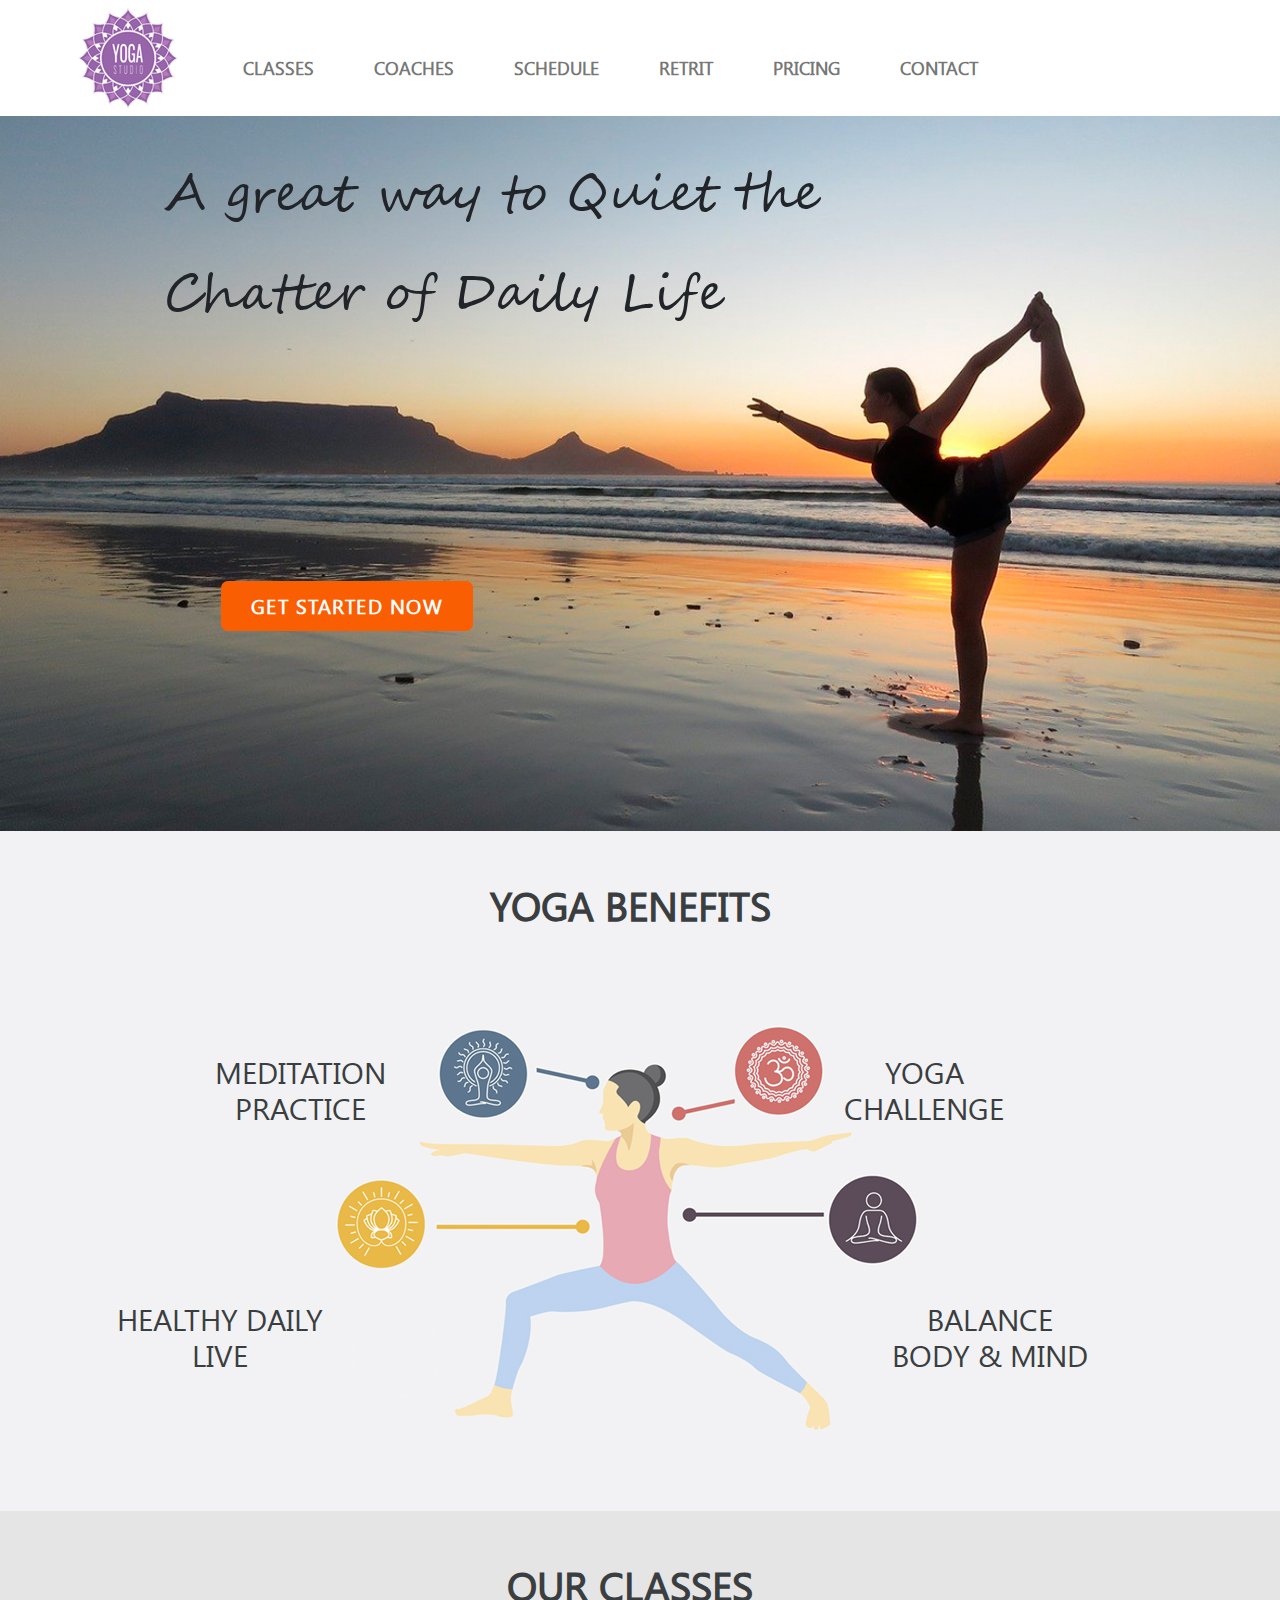
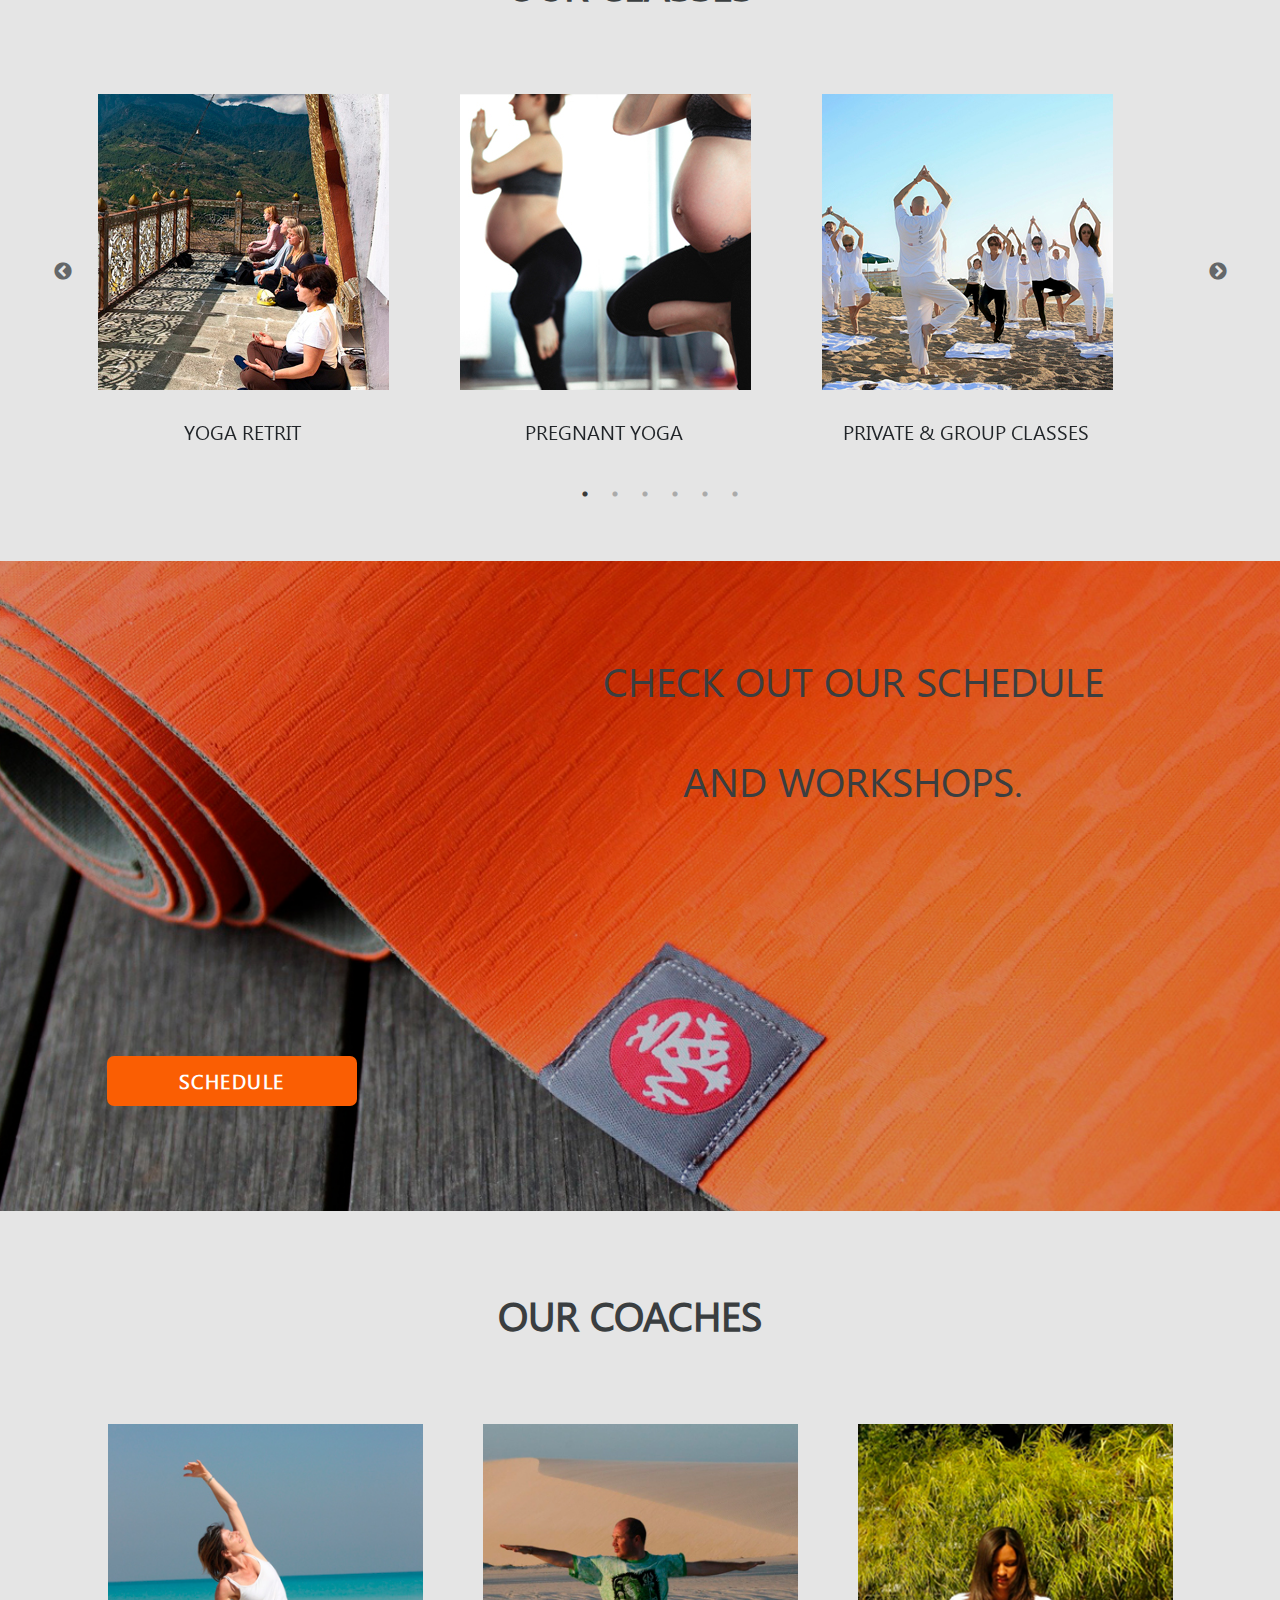
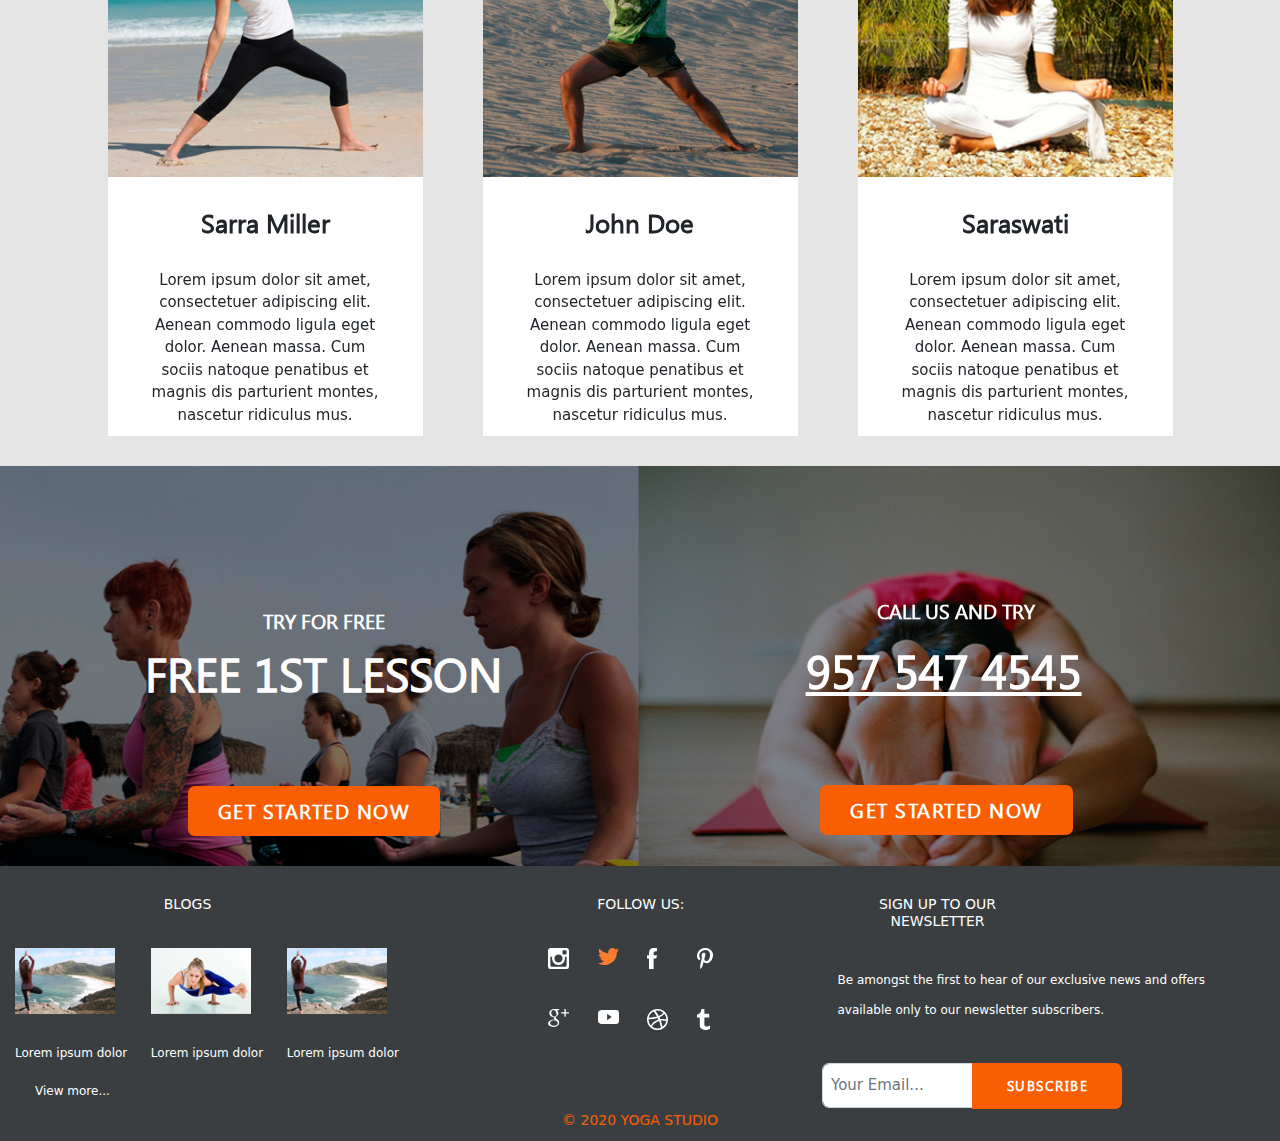
==== index.html @ 334c0f8a "init commit" ====
<!doctype html>
<html lang="en">
	<head>
		<!-- Required meta tags -->
		<meta charset="utf-8">
		<meta name="viewport" content="width=device-width, initial-scale=1">
		<!-- Bootstrap CSS -->
		<link rel="stylesheet" href="css/bootstrap.min.css">
		
		
		<!-- Costom style -->
		<link rel="stylesheet" href="css/style.css">
		<!-- Connecting jquery -->
		

		<title>Yoga Studio</title>
	</head>
	<body>
		
		<!-- Navigation -->
		<div class="container">
			<nav class="navbar navbar-expand-md navbar-light">
				<a class="navbar-brand" href="#">
					<img class="logo" src="img/Logo.png" alt="Yoga Studio">
				</a>
				<button class="navbar-toggler" type="button" data-toggle="collapse" data-target="#navbarNav" aria-controls="navbarNav" aria-expanded="false" aria-label="Toggle navigation">
				<span class="navbar-btn">
					<img class="navbar-img" src="img/menu-btn.png" alt="Menu button">
				</span>
				</button>
				<div class="collapse navbar-collapse" id="navbarNav">
					<ul class="navbar-nav nav-block">
						<li class="nav-item">
							<a class="nav-link" href="#">Classes<span class="sr-only"></span></a>
						</li>
						<li class="nav-item nav-item-coaches">
							<a class="nav-link" href="#">coaches</a>
						</li>
						<li class="nav-item nav-item-coaches">
							<a class="nav-link" href="#">schedule</a>
						</li>
						<li class="nav-item nav-item-coaches">
							<a class="nav-link" href="#">Retrit</a>
						</li>
						<li class="nav-item nav-item-coaches">
							<a class="nav-link" href="#">pricing</a>
						</li>
						<li class="nav-item nav-item-coaches">
							<a class="nav-link" href="#">Contact</a>
						</li>
					</ul>
				</div>
			</nav>
		</div>
		
		<!-- Main content -->
		<main class="main">

				<div class="main-content">
					<div class="row">
						<div class="col-md-10 offset-md-1">
							<div class="main-title">
								<h1 class="main-header">A great way to Quiet the<br>Chatter of Daily Life</h1>
							</div>
						</div>
					</div>
					<div class="row">
						<div class="col-md-5 offset-md-2">
							<div class="main-button-block">
								<button class="main-button btn btn-primary btn-lg">Get Started Now
								</button>
							</div>
							
						</div>
					</div>
				</div>
		</main>
		<!-- yoga benefits -->
		<section class="benefits">
			<div class="container">
				<div class="row">
					<div class="col-md-12">
						<h1 class="section-header benefits-header">yoga benefits</h1>
					</div>
				</div>
				<div class="benefits-block">
					<div class="row ">
						<div class="col-sm-12 col-md-4">
							<h2  class="benefits-block-1">Meditation practice</h2>
						</div>
						<div class="col-sm-12  col-xl-3 offset-xl-3 col-lg-4 offset-lg-3">
							<h2 class="benefits-block-2">yoga challenge</h2>
						</div>
					</div>
					<div class="row ">
						<div class="col-sm-12 col-md-4">
							<h2 class="benefits-block-3">Healthy Daily <br>Live</h2>
						</div>
						<div class="col-sm-12 col-md-4 offset-md-4">
							<h2 class="benefits-block-4">balance <br>body & mind</h2>
						</div>
					</div>
				</div>
			</div>
		</section>

<!-- Our classes -->
<section class="classes">
	<div class="container classes-box">
		<h2 class="section-header">Our classes</h2>
		<div class="classes-slider">
			<!-- yoga Retrit -->
					<div class="classes-block">
						<picture>
							<img class="classes-img" src="img/Classes/Yoga_retrit.jpg" alt="yoga Retrit" >
						</picture>
						<h3>yoga Retrit</h3>
					</div>
			<!-- pregnant yoga -->
					<div class="classes-block">
						<picture>
							<img class="classes-img" src="img/Classes/pregnant_yoga.jpg" alt="pregnant yoga" >
						</picture>
						<h3 class="classes-name">pregnant yoga</h3>
					</div>
			<!-- private & group classes -->
					<div class="classes-block">
						<picture>
							<img class="classes-img" src="img/Classes/Privat_Group.jpg" alt="private & group classes" >
						</picture>
						<h3 class="classes-name">private & group classes</h3>
					</div>
			<!-- kids yoga -->
					<div class="classes-block">
						<picture>
							<img class="classes-img" src="img/Classes/kids_yoga.jpg" alt="kids yoga" >
						</picture>
						<h3 class="classes-name">kids yoga</h3>
					</div>
			<!-- Beginner Yoga  -->
					<div class="classes-block">
						<picture>
							<img class="classes-img" src="img/Classes/Beginner_Yoga.jpg" alt="Beginner Yoga " >
						</picture>
						<h3 class="classes-name">Beginner Yoga </h3>
					</div>
			<!-- bikram yoga -->
					<div class="classes-block">
						<picture>
							<img class="classes-img" src="img/Classes/bikram_yoga.jpg" alt="bikram yoga" >
						</picture>
						<h3 class="classes-name">bikram yoga</h3>
					</div>
		</div>
	</div>
</section>

<!-- Schedule -->
	<section class="schedule">
			<div class="col-md-6 offset-md-5">
				<div class="main-title">
					<h2 class="section-header schedule-header">Check out our schedule<br>and workshops.</h2>
				</div>
			</div>
			<div class="col-sm-3 offset-sm-1 col-md-5 offset-md-1">
				<button class="main-button schedule-button btn btn-primary ">schedule
				</button>
			</div>
		</section>

	<!-- Our Coaches -->
	<section class="coaches">
	<div class="container">
		<h2 class="section-header">Our coaches</h2>
		<div class="coaches-slider">
			<!-- Sarra Miller -->
					<div class="coaches-block">
						<picture>
							<img class="coaches-img" src="img/Coach/coach_1.jpg" alt="Sarra Miller" >
						</picture>
						<h3 class="coaches-name">Sarra Miller</h3>
						<p>Lorem ipsum dolor sit amet, consectetuer adipiscing elit. Aenean commodo ligula eget dolor. Aenean massa. Cum sociis natoque penatibus et magnis dis parturient montes, nascetur ridiculus mus.</p>
					</div>
			<!-- John Doe -->
					<div class="coaches-block">
						<picture>
							<img class="coaches-img" src="img/Coach/coach_2.jpg" alt="John Doe" >
						</picture>
						<h3 class="coaches-name">John Doe</h3>
						<p>Lorem ipsum dolor sit amet, consectetuer adipiscing elit. Aenean commodo ligula eget dolor. Aenean massa. Cum sociis natoque penatibus et magnis dis parturient montes, nascetur ridiculus mus.</p>
					</div>
			<!-- Saraswati -->
					<div class="coaches-block">
						<picture>
							<img class="coaches-img" src="img/Coach/coach_3.jpg" alt="saraswati" >
						</picture>
						<h3 class="coaches-name">Saraswati</h3>
						<p>Lorem ipsum dolor sit amet, consectetuer adipiscing elit. Aenean commodo ligula eget dolor. Aenean massa. Cum sociis natoque penatibus et magnis dis parturient montes, nascetur ridiculus mus.</p>
					</div>		
		</div>
	</div>
</section>
<!-- Try Now -->
<section class="tryNow">
				
				<div class="row">
					<div class="tryNow-block">
						<!-- Left Block -->
						<div class="col-md-6">
							<div class="tryNow-block-1 ">
								<p class="tryNow-text tryNow-text-1">try for free</p>
								<h2 class="tryNow-title tryNow-title-1">free 1st lesson</h2>
								<div class="tryNow-button tryNow-button-1">
									<button class="main-button btn btn-primary btn-lg tryNow-btn">Get Started Now
									</button>
								</div>
							</div>
						</div>
						<!-- Right block -->
						<div class="tryNow-2">
							<div class="col-md-6 offset-md-6">
								<p class="tryNow-text tryNow-text-2">call us and try</p>
								<a class="tryNow-title tryNow-phone" href="">957 547 4545</a>
								<div class="tryNow-button tryNow-button-2">
									<button class="main-button btn btn-primary btn-lg tryNow-btn">Get Started Now
									</button>
								</div>
							</div>
						</div>
					</div>
				</div>
			</section>	
	<footer>			
			<!-- Follow Us -->
			<section class="followUs">
					<div class="row">
						<div class="col-sm-12 col-md-4 followUs-part">
							<h3 class="followUs-title followUs-title-blogs">blogs</h3>
							<!-- Blog image -->
							<div class="row">
								<div class="followUs-block">
									<img class="followUs-img" src="img/blog_1.jpg" alt="blog 1">
									<p class="followUs-text">Lorem ipsum dolor</p>
								</div>
								<div class="followUs-block">
									<img class="followUs-img" src="img/blog_2.jpg" alt="blog 2">
									<p class="followUs-text">Lorem ipsum dolor</p>
								</div>
								<div class="followUs-block">
									<img class="followUs-img" src="img/blog_1.jpg" alt="blog 1">
									<p class="followUs-text">Lorem ipsum dolor</p>
								</div>
							</div>
							<div class="row">
								<a class="followUs-link" href="">View more...</a>
							</div>
						</div>
						<!-- Network -->
						<div class="col-sm-12 col-md-2 offset-md-1 followUs-part followUs-part-2">
							<h3 class="followUs-title followUs-title-2">Follow Us:</h3>
							<div class="row followUs-network-1">
								<div class="followUs-network ">
									<img src="img/Follow_Us/instagram.svg" alt="">
								</div>
								<div class="followUs-network">
									<img src="img/Follow_Us/twitter.svg" alt="">
								</div>
								<div class="followUs-network">
									<img src="img/Follow_Us/facebook.svg" alt="">
								</div>
								<div class="followUs-network">
									<img src="img/Follow_Us/pinterest.svg" alt="">
								</div>
							</div>
							<div class="row followUs-network-2">
								<div class="followUs-network">
									<img src="img/Follow_Us/google_plus.svg" alt="">
								</div>
								<div class="followUs-network">
									<img src="img/Follow_Us/youtube.svg" alt="">
								</div>
								<div class="followUs-network">
									<img src="img/Follow_Us/dribbble.svg" alt="">
								</div>
								<div class="followUs-network">
									<img src="img/Follow_Us/tumblr.svg" alt="">
								</div>
							</div>
						</div>
						<!-- Subscribe -->
						<div class="followUs-box">
							<div class="col-sm-12 col-lg-3 offset-lg-2 followUs-part-3">
								<h3 class="followUs-title followUs-title-3">SIGN UP TO OUR NEWSLETTER</h3>
								<p class="followUs-text followUs-text-subs">Be amongst the first to hear of our exclusive news and offers<br>available only to our newsletter subscribers.</p>
								<div class="followUs-form ">
									<div class="input-group">
										<input type="email" class="form-control" placeholder="Your Email...">
										<span class="input-group-btn">
											<button class="main-button btn main-button-subscribe btn-sm followUs-btn">Subscribe
											</button>
										</span>
									</div>
								</div>
							</div>
						</div>
						
					</div>
					<div class="row">
						<div class="col-md-12">
							<p class="rights">© 2020 YOGA STUDIO </p>
						</div>
					</div>
			</section>
		</footer>

<!-- Optional JavaScript -->
		<script type="text/javascript" src="js/jQuery v3.5.1.min.js"></script>
		<script type="text/javascript" src="js/popper.js"></script>
		<script type="text/javascript" src="js/bootstrap.min.js"></script>
		<link rel="stylesheet" type="text/css" href="slick/slick.css"/>
		<link rel="stylesheet" type="text/css" href="slick/slick-theme.css"/>
<!-- Connecting library for Slick slider -->
<script type="text/javascript" src="slick/slick.min.js"></script>
<!-- Initialize Slick slider "Classes" -->
<script>
	$(document).ready(function(){
$('.classes-slider').slick({
	dots: true,
  slidesToShow: 3,
  slidesToScroll: 1,
  autoplay: true,
  autoplaySpeed: 1400,
    responsive: [
    {
      breakpoint: 991,
      settings: {
        slidesToShow: 2,
        slidesToScroll: 1
      }
    },
    {
      breakpoint: 575,
      settings: {

        slidesToShow: 1,
        slidesToScroll: 1,
        
      }
    },
     {
      breakpoint: 375,
      settings: {

        slidesToShow: 1,
        slidesToScroll: 1,
        
      }
    }
  
  ]
});
});
</script>
<!-- Initialize Slick slider "Coaches" -->
<script>
	$(document).ready(function(){
$('.coaches-slider').slick({
	
  slidesToShow: 3,
  slidesToScroll: 1,
  
    responsive: [
    {
      breakpoint: 991,
      settings: {
        slidesToShow: 2,
        slidesToScroll: 1
      }
    },
    {
      breakpoint: 575,
      settings: {

        slidesToShow: 1,
        slidesToScroll: 1,
        
      }
    },
     {
      breakpoint: 375,
      settings: {

        slidesToShow: 1,
        slidesToScroll: 1,
        
      }
    }
  
  ]
});
});
</script>
	</body>
</html>
---- css/style.css ----
/* Fonts family */
@font-face {
  font-family: 'Segoe Script';
  src: url('../fonts/SegoeScript.woff2') format('woff2'), url('../fonts/SegoeScript.woff') format('woff');
  font-weight: normal;
  font-style: normal;
}
@font-face {
  font-family: 'Segoe UI';
  src: url('../fonts/SegoeUI.woff2') format('woff2'), url('../fonts/SegoeUI.woff') format('woff');
  font-weight: normal;
  font-style: normal;
}
/* Color*/
/* Basic setting */
html {
  font-size: 10px;
}
.main {
  padding: 3rem 0;
}
.row {
  margin: 0rem;
}
button:focus,
input:focus,
a:focus,
textarea:focus,
.slick-slide:focus {
  outline: none;
}
/* Typografy */
section {
  height: 100rem;
}
.container {
  width: 100%;
}
.section-header {
  font-family: 'Segoe UI', sans-serif;
  font-weight: 800;
  margin-right: 2rem;
  padding: 5rem;
  text-align: center;
  font-size: 4rem;
  text-transform: uppercase;
  color: #3a3e40;
}
/* Navigation */
.logo {
  margin: 0rem 10rem;
  -webkit-transform: translateX(-10rem);
          transform: translateX(-10rem);
}
.nav-block {
  font-family: 'Segoe UI', sans-serif;
  font-weight: 800;
  font-size: 1.8rem;
  color: #3a3e40;
  padding-top: 2rem;
  padding-right: 5rem;
  text-transform: uppercase;
}
.nav-item {
  padding-left: 5rem;
  text-align: center;
}
.nav-link:hover {
  color: #fa5e03 !important;
}
.nav-link:active {
  color: #fa5e03 !important;
}
.navbar {
  width: 100%;
}
.navbar-brand {
  width: 10rem;
}
.navbar-block {
  width: 1.5rem;
}
.navbar-toggler:active {
  border: none;
}
.navbar-collapse {
  width: 100%;
  position: static;
  z-index: 90;
}
.navbar-img {
  width: 7rem;
  margin-right: 5rem;
}
/* Main */
.main {
  padding: 0rem;
  width: 100%;
  height: 100%;
  background: url(../img/main-bg.jpg) center center no-repeat;
  background-size: cover;
}
.main-header {
  font-family: 'Segoe Script', sans-serif;
  font-size: 5rem;
  line-height: 10rem;
  padding: 3rem 5rem;
}
.main-button {
  font-family: 'Segoe UI', sans-serif;
  font-weight: 800;
  font-size: 2rem;
  letter-spacing: 0.15rem;
  text-transform: uppercase;
  padding: 1rem 3rem;
  border-radius: 7px;
  background-color: #fa5e03;
  border: none;
  -webkit-transition: all 0.2s;
  transition: all 0.2s;
}
.main-button:hover {
  background-color: #464b4d;
}
.main-button-block {
  padding: 20rem 0rem;
}
.main-button-classes {
  margin-bottom: 7rem;
}
.main-button-schedule {
  -webkit-transform: translateY(15rem);
          transform: translateY(15rem);
}
.main-button-subscribe {
  display: inline;
  font-size: 1.3rem;
  color: #ffffff;
  width: 15.5rem;
  height: 4.5rem;
  border-radius: 0px 7px 7px 0px;
}
/*Yoga benefits*/
.benefits {
  height: 68rem;
  background: url(../img/benefit_img.jpg) center center no-repeat;
  background-size: cover;
}
.benefits h2 {
  font-size: 3rem;
}
.benefits-block {
  font-family: 'Segoe UI', sans-serif;
  font-weight: 800;
  font-size: 4.5rem;
  text-transform: uppercase;
  color: #3a3e40;
}
.benefits-block-1 {
  text-align: center;
  padding-top: 7rem;
  padding-left: 7rem;
}
.benefits-block-2 {
  text-align: center;
  padding-top: 7rem;
  padding-left: 10rem;
}
.benefits-block-3 {
  text-align: center;
  padding-top: 17rem;
  padding-right: 9rem;
}
.benefits-block-4 {
  text-align: center;
  padding-top: 17rem;
  padding-right: 5rem;
}
/* Our Classes */
.classes {
  height: 65rem;
  background-color: #e5e5e5;
}
.classes-slider {
  padding: 0 2rem;
}
.classes-block {
  text-align: center;
  margin: 3rem 0rem;
}
.classes-block h3 {
  font-family: 'Segoe UI', sans-serif;
  font-weight: 400;
  font-size: 2rem;
  text-align: center;
  text-transform: uppercase;
  padding-top: 3rem;
  -webkit-transform: translateX(-10%);
          transform: translateX(-10%);
}
.classes-block-img {
  display: block;
  margin: 0 auto;
}
.classes-button {
  padding-top: 2rem;
  -webkit-transform: translateX(60%);
          transform: translateX(60%);
  margin-bottom: 5rem;
}
.slick-prev:before,
.slick-next:before {
  color: #3a3e40 !important;
}
/* Schedule */
.schedule {
  background: url(../img/Check_out_bg.jpg) center center no-repeat;
  background-size: cover;
  height: 65rem;
  padding-top: 0rem;
  margin-right: 0rem;
}
.schedule-header {
  font-family: 'Segoe UI', sans-serif;
  font-weight: 400;
  line-height: 10rem;
  padding: 7rem 0rem;
  margin-right: 0rem;
}
.schedule-button {
  width: 25rem;
  -webkit-transform: translateY(15rem);
          transform: translateY(15rem);
}
/* Coaches */
.coaches {
  height: 100%;
  padding-top: 3rem;
  background-color: #e5e5e5;
}
.coaches-block {
  text-align: center;
  background-color: #ffffff;
  margin: 3rem ;
}
.coaches-block p {
  font-size: 1.5rem;
  padding: 0 3.5rem;
}
.coaches-img {
  width: 100%;
}
.coaches-img img {
  display: block;
  margin: 0 auto;
}
.coaches-name {
  font-family: 'Segoe UI', sans-serif;
  font-weight: 800;
  font-size: 2.6rem;
  text-align: center;
  margin: 3rem 0;
}
/* Try Now */
.tryNow {
  padding: 0rem;
  height: 40rem;
}
.tryNow-2 {
  padding: 0rem;
  -webkit-transform: translateY(-38rem);
          transform: translateY(-38rem);
}
.tryNow-text {
  font-family: 'Segoe UI', sans-serif;
  font-weight: 800;
  color: #ffffff;
  font-size: 2rem;
  text-align: center;
  text-transform: uppercase;
  padding-top: 14rem;
}
.tryNow-title {
  font-family: 'Segoe UI', sans-serif;
  font-weight: 800;
  color: #ffffff;
  font-size: 4.6rem;
  text-align: center;
  text-transform: uppercase;
  padding-bottom: 8rem;
}
.tryNow-block {
  width: 100%;
  height: 40rem;
  background: url(../img/Media.jpg) center center no-repeat;
}
.tryNow-phone {
  display: inline-block;
  -webkit-transform: translateX(60%);
          transform: translateX(60%);
}
.tryNow-phone:hover {
  color: #f29d52 !important;
  text-decoration: none;
}
.tryNow-button {
  width: 40rem;
  -webkit-transform: translateX(45%);
          transform: translateX(45%);
}
/* Follow Us */
.followUs {
  height: 100%;
  background-color: #3a3e40;
}
.followUs-title {
  width: 20rem;
  font-size: 1.4rem;
  color: #ffffff;
  text-transform: uppercase;
  text-align: center;
  padding: 3rem 0;
}
.followUs-title-blogs {
  display: inline-block;
  -webkit-transform: translateX(8rem);
          transform: translateX(8rem);
}
.followUs-text {
  font-size: 1.2rem;
  color: #ffffff;
  width: 12rem;
  padding-top: 3rem;
  margin: 0;
}
.followUs-text-subs {
  width: 40rem;
  line-height: 3rem;
  padding-top: 0rem;
}
.followUs-img {
  width: 10rem;
}
.followUs-box {
  width: 51.5rem;
  margin-left: 0rem;
  margin-right: 0rem;
}
.followUs-block {
  width: 33%;
  display: inline-block;
  margin-bottom: 1rem;
}
.followUs-link {
  font-size: 1.2rem;
  color: #ffffff;
  text-decoration: none;
  margin: 1rem 2rem;
}
.followUs-link:hover {
  color: #fa5e03 !important;
  text-decoration: none;
}
.followUs-form {
  width: 30rem;
  padding-top: 3.8rem;
  -webkit-transform: translateX(-1.5rem);
          transform: translateX(-1.5rem);
}
.followUs-btn {
  width: 15rem;
  height: 4.6rem;
  font-size: 1.4rem;
  padding: 0rem;
}
.followUs-network {
  width: 25%;
  margin-bottom: 4rem;
}
.form-control {
  height: 4.5rem;
  font-size: 1.5rem;
  border-radius: 7px 0px 0px 7px;
}
.rights {
  font-size: 1.4rem;
  text-align: center;
  text-transform: uppercase;
  color: #fa5e03;
}
/*  Большой экран, ПК*/
/* xl - ноутбук*/
@media (max-width: 1200px) {
  .main-header {
    font-size: 4rem;
    line-height: 7rem;
  }
  .benefits h2 {
    font-size: 2.5rem;
  }
  .benefits-block-1 {
    padding-left: 6rem;
  }
}
/* lg - планшет*/
@media (max-width: 991px) {
  .logo {
    margin: 1rem 0rem;
    -webkit-transform: translateX(-3rem);
            transform: translateX(-3rem);
  }
  .navbar-brand {
    width: 20rem;
  }
  .navbar-nav {
    position: absolute;
    background-color: #ffff;
    opacity: 0.8;
  }
  .nav-item {
    padding-left: 1rem;
  }
  .main {
    background-position: 75% 0%;
  }
  .benefits-header {
    padding-top: 2.5rem;
  }
  .benefits-block-1 {
    width: 20rem;
    padding-top: 0rem;
    -webkit-transform: translate(-10rem, 100%);
            transform: translate(-10rem, 100%);
  }
  .benefits-block-2 {
    width: 20rem;
    padding-top: 0rem;
    -webkit-transform: translateX(35rem);
            transform: translateX(35rem);
  }
  .benefits-block-3 {
    width: 11rem;
    padding-top: 2rem;
    -webkit-transform: translate(4rem, 150%);
            transform: translate(4rem, 150%);
  }
  .benefits-block-4 {
    width: 10rem;
    padding-top: 2rem;
    padding-right: 0rem;
    -webkit-transform: translate(14rem, 150%);
            transform: translate(14rem, 150%);
  }
  .classes {
    height: 53rem;
  }
  .classes h2 {
    font-size: 3.5rem;
    -webkit-transform: translateY(2rem);
            transform: translateY(2rem);
  }
  .classes-img {
    width: 80%;
  }
  .schedule-button {
    -webkit-transform: translateY(-20%);
            transform: translateY(-20%);
  }
  .tryNow-button {
    -webkit-transform: translateX(25%);
            transform: translateX(25%);
  }
  .tryNow-phone {
    -webkit-transform: translateX(35%);
            transform: translateX(35%);
  }
  .followUs-box {
    width: 30rem;
    margin: auto 0px;
  }
  .followUs-img {
    width: 70%;
    margin-left: 2rem;
  }
  .followUs-text {
    padding-left: 2rem;
  }
}
/* md - телефон*/
@media (max-width: 767px) {
  .logo {
    margin-right: 10rem;
    margin-left: 0rem;
  }
  .nav-block {
    margin-left: 65%;
    padding-top: 0;
    width: 15rem;
    height: 29.5rem;
  }
  .nav-item {
    border: 2px solid #fa5e03;
    width: 15rem;
    padding: 0.5rem 3rem;
  }
  .nav-item-coaches {
    border-top: none;
  }
  .navbar-nav {
    position: absolute;
    background-color: #eaeaea;
    opacity: 0.8;
    padding-right: 0rem;
  }
  .navbar .main-header {
    font-size: 3rem;
  }
  .navbar .benefits h2 {
    font-size: 2rem;
  }
  .navbar .benefits-block-1 {
    -webkit-transform: translate(-16rem, 100%);
            transform: translate(-16rem, 100%);
  }
  .navbar .benefits-block-2 {
    -webkit-transform: translate(25rem, 7%);
            transform: translate(25rem, 7%);
  }
  .navbar .benefits-block-3 {
    -webkit-transform: translate(-9rem, 160%);
            transform: translate(-9rem, 160%);
  }
  .navbar .benefits-block-4 {
    -webkit-transform: translate(43rem, 50%);
            transform: translate(43rem, 50%);
  }
  .navbar .schedule {
    height: 45rem;
  }
  .navbar .schedule-header {
    -webkit-transform: translateY(-15%);
            transform: translateY(-15%);
  }
  .navbar .schedule-button {
    -webkit-transform: translateX(-20%);
            transform: translateX(-20%);
  }
  .navbar .tryNow-text {
    width: 30rem;
  }
  .navbar .tryNow-text-1 {
    -webkit-transform: translateY(-27%);
            transform: translateY(-27%);
  }
  .navbar .tryNow-text-2 {
    -webkit-transform: translate(130%, -10%);
            transform: translate(130%, -10%);
  }
  .navbar .tryNow-title-1 {
    -webkit-transform: translate(-25%, -7%);
            transform: translate(-25%, -7%);
    font-size: 2.5rem;
  }
  .navbar .tryNow-phone {
    width: 30rem;
    -webkit-transform: translate(130%, 10%);
            transform: translate(130%, 10%);
    font-size: 3.5rem;
  }
  .navbar .tryNow-button-1 {
    -webkit-transform: translate(15%, -20%);
            transform: translate(15%, -20%);
  }
  .navbar .tryNow-button-2 {
    -webkit-transform: translateX(120%);
            transform: translateX(120%);
  }
  .navbar .tryNow-btn {
    font-size: 1.2rem;
    width: 15rem;
  }
  .navbar .followUs-part {
    width: 35rem;
  }
  .navbar .followUs-part-2 {
    -webkit-transform: translateX(30%);
            transform: translateX(30%);
  }
  .navbar .followUs-part-3 {
    -webkit-transform: translateX(50%);
            transform: translateX(50%);
  }
  .navbar .followUs-box {
    width: 100%;
  }
  .navbar .followUs-network {
    width: 5rem;
  }
  .navbar .followUs-title-3 {
    -webkit-transform: translateX(-50%);
            transform: translateX(-50%);
  }
  .navbar .followUs-text {
    -webkit-transform: translateX(-100%);
            transform: translateX(-100%);
  }
  .navbar .followUs-form {
    -webkit-transform: translate(5%, -120%);
            transform: translate(5%, -120%);
  }
  /* sm - телефон*/
}
@media (max-width: 767px) and (max-width: 575px) {
  .logo {
    margin-left: 4rem;
  }
  .nav-block {
    margin-left: 55%;
  }
  .navbar-brand {
    width: 10rem;
  }
  .navbar-img {
    width: 10rem;
  }
  .main {
    background-position: 80% 0%;
  }
  .main-header {
    font-size: 2.5rem;
    line-height: 4rem;
    text-align: left;
    width: 100%;
    padding: 3rem;
  }
  .main-button {
    font-size: 1.2rem;
    width: 15rem;
    margin-left: 2rem;
  }
  .main-button-block {
    -webkit-transform: translateY(5rem);
            transform: translateY(5rem);
  }
  .benefits {
    height: 47rem;
    background-size: 200%;
    background-position: top;
  }
  .benefits h1 {
    font-size: 3rem;
  }
  .benefits h2 {
    font-size: 1.8rem;
  }
  .benefits-block-1 {
    -webkit-transform: translate(-2rem, -30%);
            transform: translate(-2rem, -30%);
  }
  .benefits-block-2 {
    -webkit-transform: translate(22rem, -150%);
            transform: translate(22rem, -150%);
  }
  .benefits-block-3 {
    -webkit-transform: translateY(150%);
            transform: translateY(150%);
  }
  .benefits-block-4 {
    -webkit-transform: translate(36rem, 40%);
            transform: translate(36rem, 40%);
  }
  .classes {
    height: 62rem;
  }
  .classes-img {
    width: 70%;
    margin: 0rem 7rem;
  }
  .classes-box {
    width: 48rem;
  }
  .classes h3 {
    -webkit-transform: translateX(2%);
            transform: translateX(2%);
  }
  .schedule h2 {
    font-size: 3.5rem;
    line-height: 6rem;
    padding-top: 10rem;
  }
  .schedule-button {
    -webkit-transform: translate(20%, 50%);
            transform: translate(20%, 50%);
  }
  .tryNow-text-2 {
    -webkit-transform: translate(80%, -2rem);
            transform: translate(80%, -2rem);
  }
  .tryNow-phone {
    -webkit-transform: translate(80%, 1rem);
            transform: translate(80%, 1rem);
  }
  .tryNow-button-1 {
    -webkit-transform: translate(5%, -20%);
            transform: translate(5%, -20%);
  }
  .tryNow-button-2 {
    -webkit-transform: translateX(80%);
            transform: translateX(80%);
  }
  .followUs-part {
    width: 20rem;
  }
  .followUs-title-blogs {
    -webkit-transform: translateX(-25%);
            transform: translateX(-25%);
  }
  .followUs-text {
    width: 5rem;
    -webkit-transform: translateX(-5%);
            transform: translateX(-5%);
  }
  .followUs-text-subs {
    width: 20rem;
    -webkit-transform: translateX(-130%);
            transform: translateX(-130%);
  }
  .followUs-img {
    width: 90%;
  }
  .followUs-network {
    width: 3.5rem;
    -webkit-transform: translateX(200%);
            transform: translateX(200%);
  }
  .followUs-form {
    -webkit-transform: translateY(-13rem);
            transform: translateY(-13rem);
  }
  .followUs-btn {
    width: 8rem;
    margin-left: 0rem;
  }
  .input-group {
    width: 20rem;
  }
}
@media (max-width: 767px) and (max-width: 375px) {
  .logo {
    margin-left: 3rem;
    height: 8rem;
    width: 8rem;
  }
  .main-header {
    font-size: 2rem;
    padding-top: 4rem;
  }
  .benefits {
    height: 40rem;
    background: url(../img/Benefits_mobile.jpg) top no-repeat;
    background-size: 100%;
  }
  .benefits h1 {
    font-size: 2.5rem;
  }
  .benefits-header {
    padding-top: 2rem;
  }
  .benefits-block-1 {
    padding-left: 0rem;
    width: 100%;
    -webkit-transform: translateX(5rem);
            transform: translateX(5rem);
  }
  .benefits-block-2 {
    margin-left: 0rem;
    padding-left: 0rem;
    -webkit-transform: translate(2rem, 220%);
            transform: translate(2rem, 220%);
  }
  .benefits-block-3 {
    width: 100%;
    -webkit-transform: translate(8rem, 200%);
            transform: translate(8rem, 200%);
  }
  .benefits-block-3 br {
    display: none;
  }
  .benefits-block-4 {
    width: 100%;
    -webkit-transform: translate(-4rem, 300%);
            transform: translate(-4rem, 300%);
  }
  .benefits-block-4 br {
    display: none;
  }
  .classes {
    height: 50rem;
  }
  .classes h2 {
    font-size: 2.5rem;
    padding-left: 0rem;
    -webkit-transform: translateX(-5%);
            transform: translateX(-5%);
  }
  .classes h3 {
    font-size: 1.7rem;
  }
  .classes-img {
    width: 60%;
  }
  .classes-box {
    width: 37rem;
    padding: 0rem;
  }
  .slick-next,
  .slick-prev {
    display: none !important;
  }
  .coaches h2 {
    font-size: 2.5rem;
    padding: 0rem;
  }
  .tryNow-block {
    background-position: top right;
  }
  .tryNow-text-1 {
    display: none;
  }
  .tryNow-text-2 {
    -webkit-transform: translateY(33rem);
            transform: translateY(33rem);
  }
  .tryNow-title-1 {
    -webkit-transform: translateY(7rem);
            transform: translateY(7rem);
  }
  .tryNow-phone {
    padding-bottom: 0rem;
    -webkit-transform: translate(1%, 33rem);
            transform: translate(1%, 33rem);
  }
  .tryNow-button-1 {
    -webkit-transform: translate(15%, 3rem);
            transform: translate(15%, 3rem);
  }
  .tryNow-button-2 {
    display: none;
  }
  .followUs-part {
    width: 100%;
  }
  .followUs-box {
    -webkit-transform: translateY(-7rem);
            transform: translateY(-7rem);
  }
  .followUs-title {
    -webkit-transform: translateX(25%);
            transform: translateX(25%);
  }
  .followUs-title-2 {
    -webkit-transform: translateX(-25%);
            transform: translateX(-25%);
  }
  .followUs-title-3 {
    -webkit-transform: translateX(-60%);
            transform: translateX(-60%);
  }
  .followUs-img {
    margin-left: 0rem;
  }
  .followUs-text {
    width: 10rem;
    text-align: center;
    margin-left: 0rem;
  }
  .followUs-text-subs {
    width: 100%;
    padding-left: 0rem;
    -webkit-transform: translate(-55%, -40%);
            transform: translate(-55%, -40%);
  }
  .followUs-network-1 {
    -webkit-transform: translateX(-15rem);
            transform: translateX(-15rem);
  }
  .followUs-network-2 {
    -webkit-transform: translateY(-6rem);
            transform: translateY(-6rem);
  }
  .followUs-form {
    -webkit-transform: translate(-35%, -45%);
            transform: translate(-35%, -45%);
  }
  .followUs .rights {
    -webkit-transform: translateY(-2rem);
            transform: translateY(-2rem);
  }
}
@media (max-width: 767px) and (max-width: 320px) {
  .main-header {
    font-size: 1.7rem;
  }
  .benefits h1 {
    font-size: 1.7rem;
  }
  .benefits h2 {
    font-size: 1.6rem;
  }
  .benefits-header {
    padding-top: 2rem;
  }
  .benefits-block-1 {
    padding-left: 0rem;
    width: 100%;
    -webkit-transform: translate(4rem, -70%);
            transform: translate(4rem, -70%);
  }
  .benefits-block-2 {
    margin-left: 0rem;
    padding-left: 0rem;
    -webkit-transform: translate(1rem, 180%);
            transform: translate(1rem, 180%);
  }
  .benefits-block-3 {
    width: 100%;
    -webkit-transform: translate(8rem, 150%);
            transform: translate(8rem, 150%);
  }
  .benefits-block-3 br {
    display: none;
  }
  .benefits-block-4 {
    width: 100%;
    -webkit-transform: translate(-4rem, 200%);
            transform: translate(-4rem, 200%);
  }
  .benefits-block-4 br {
    display: none;
  }
}
/*# sourceMappingURL=style.css.map */
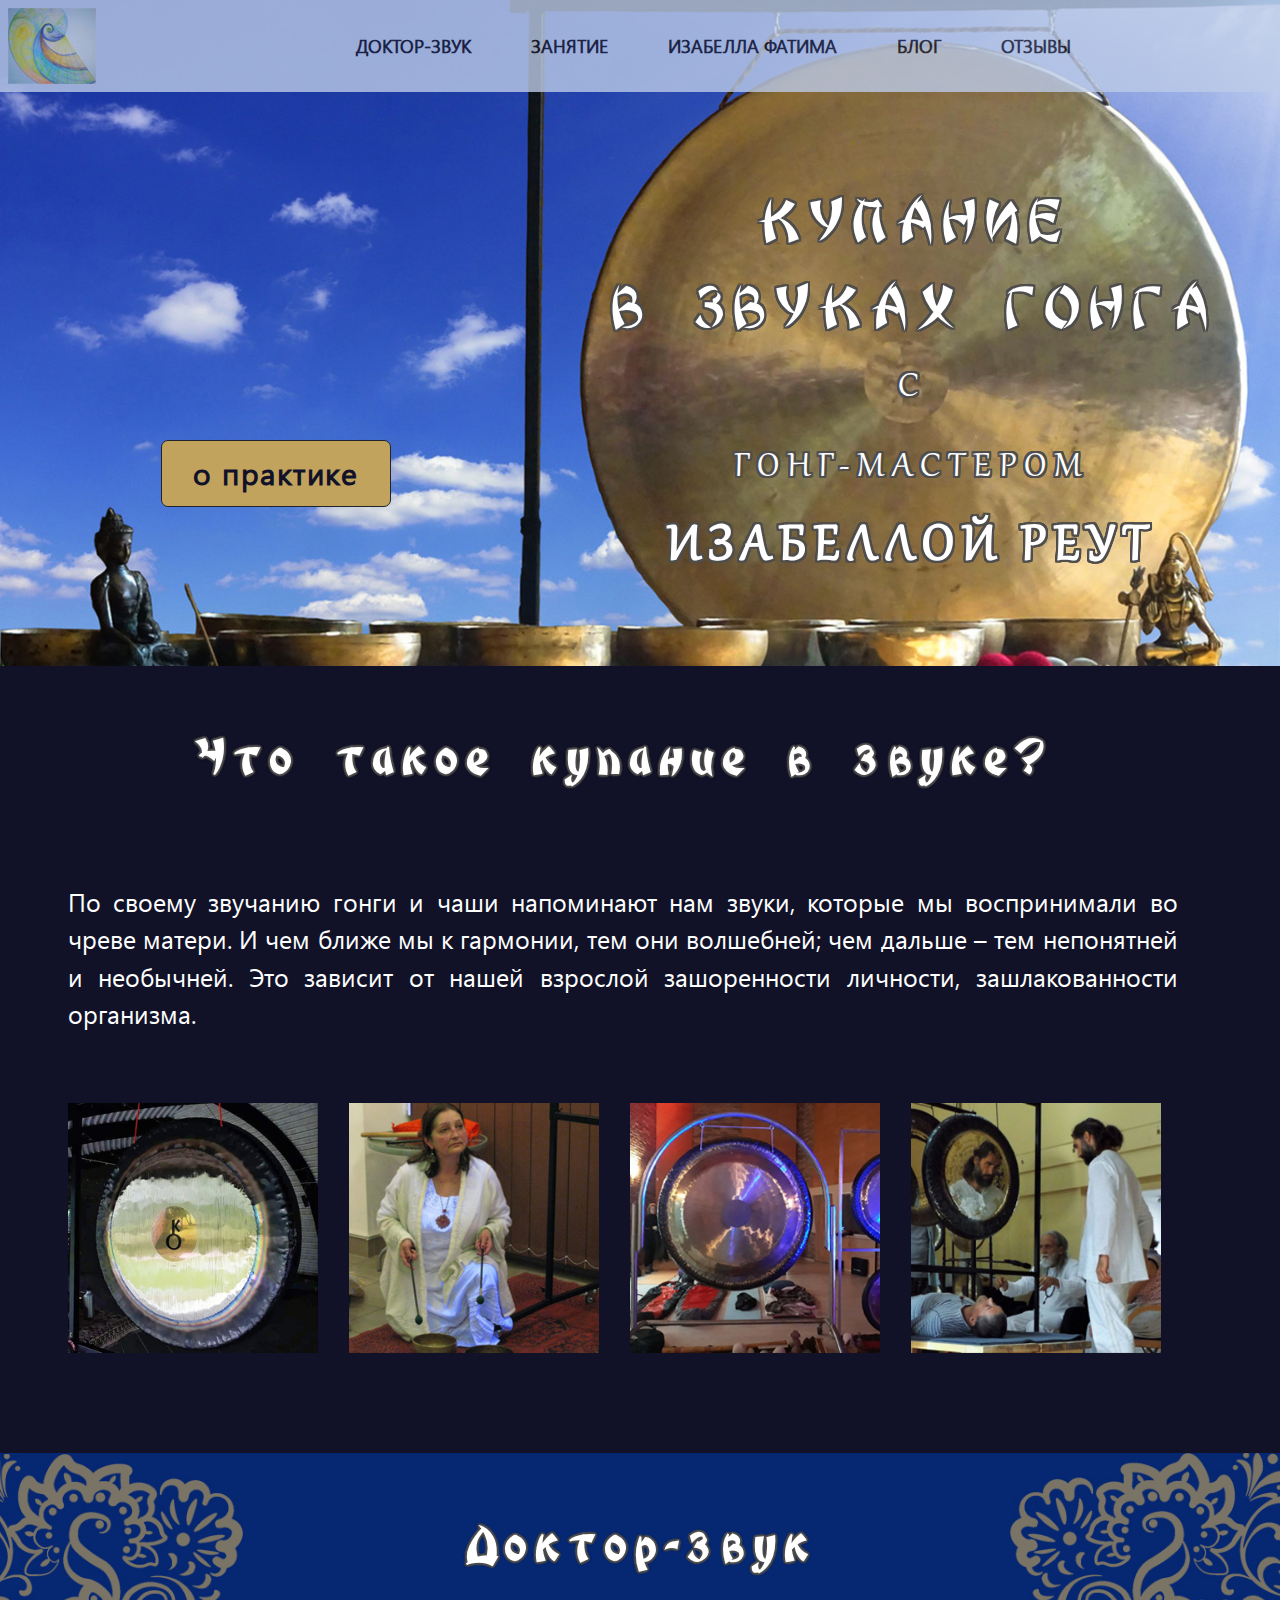
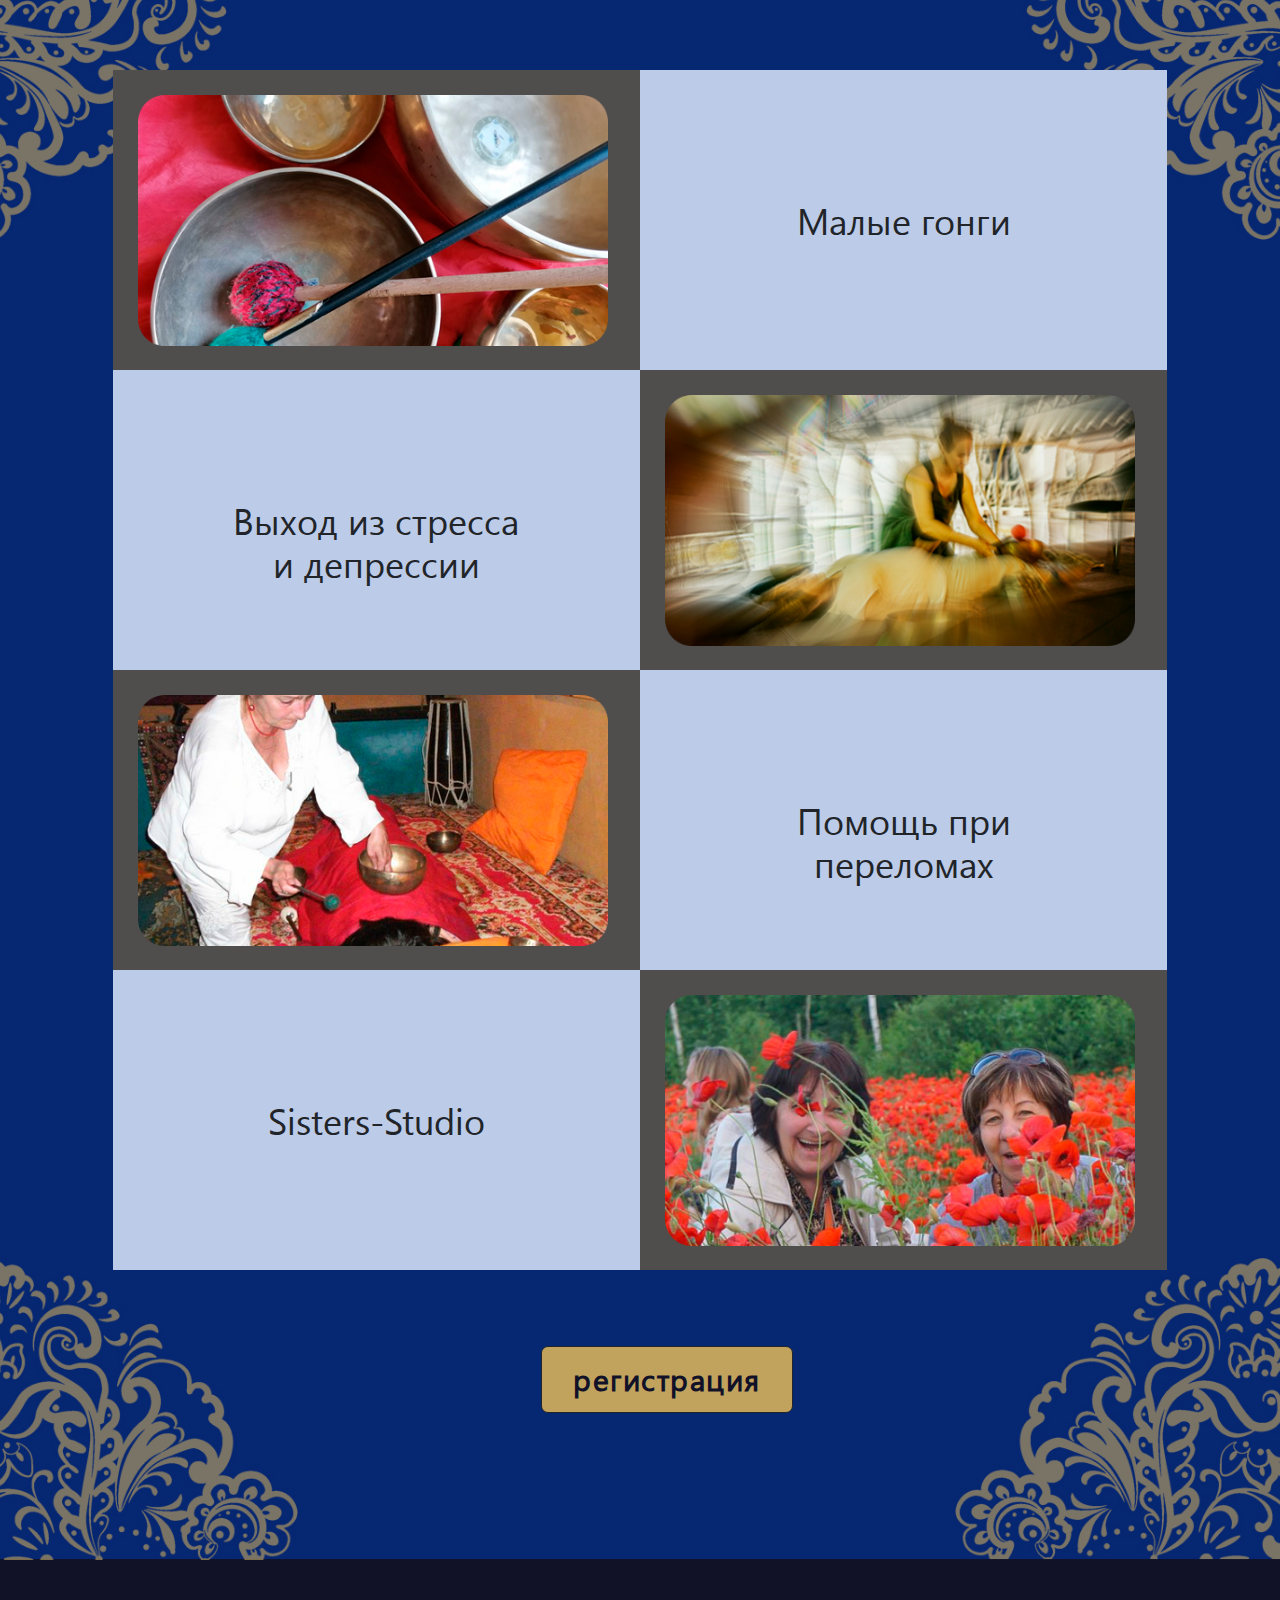
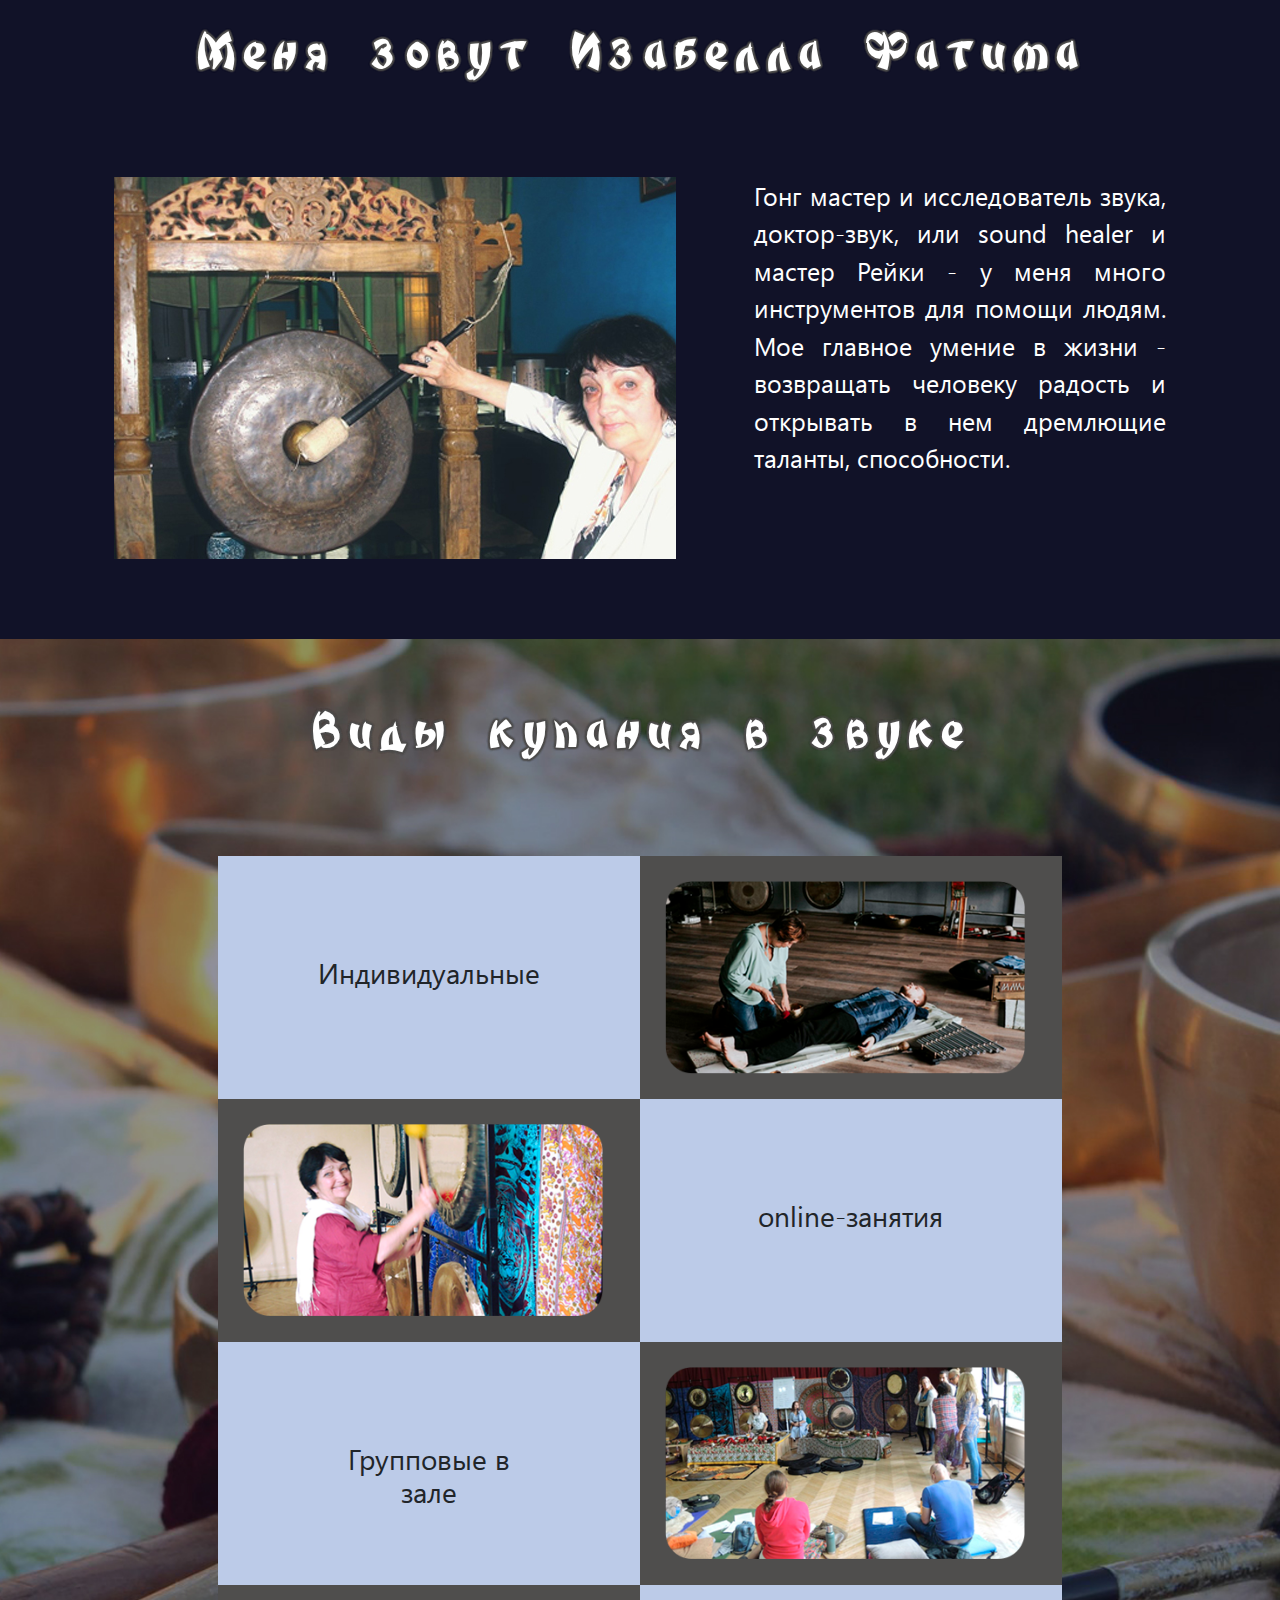
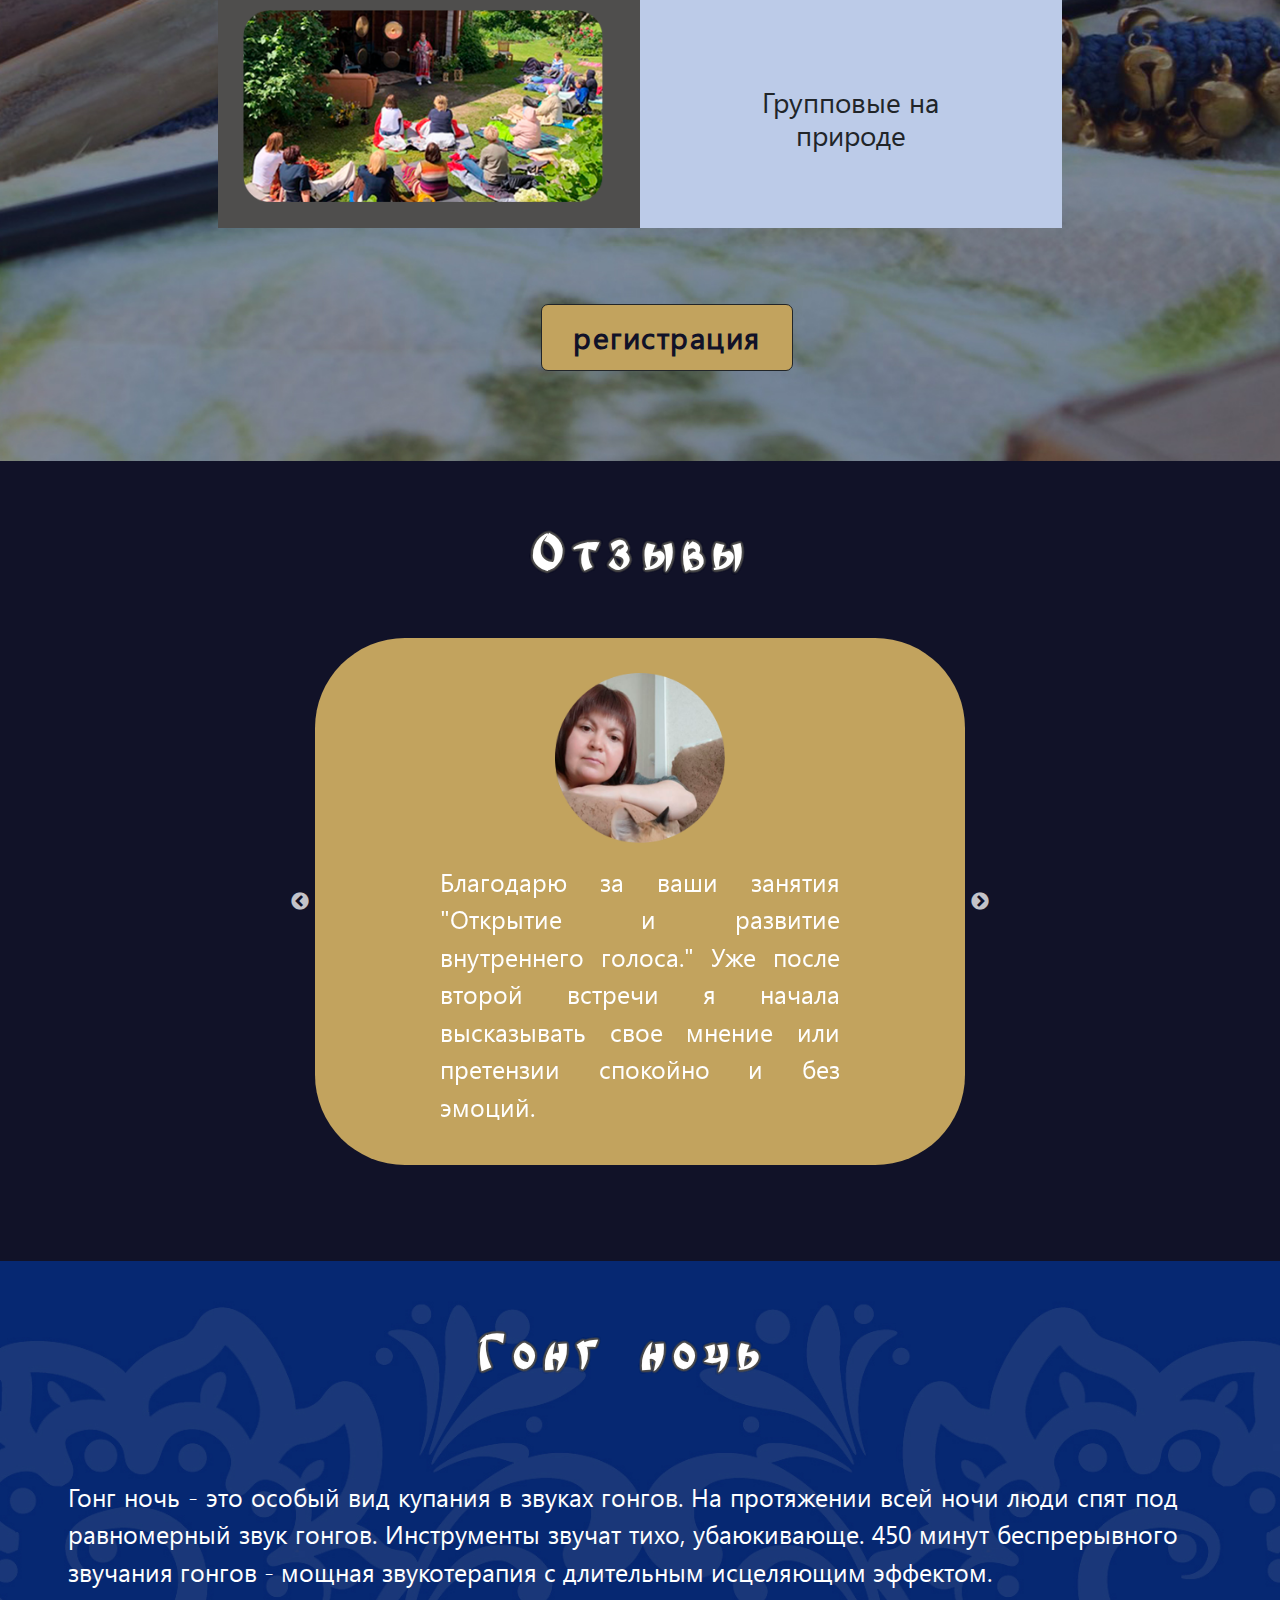
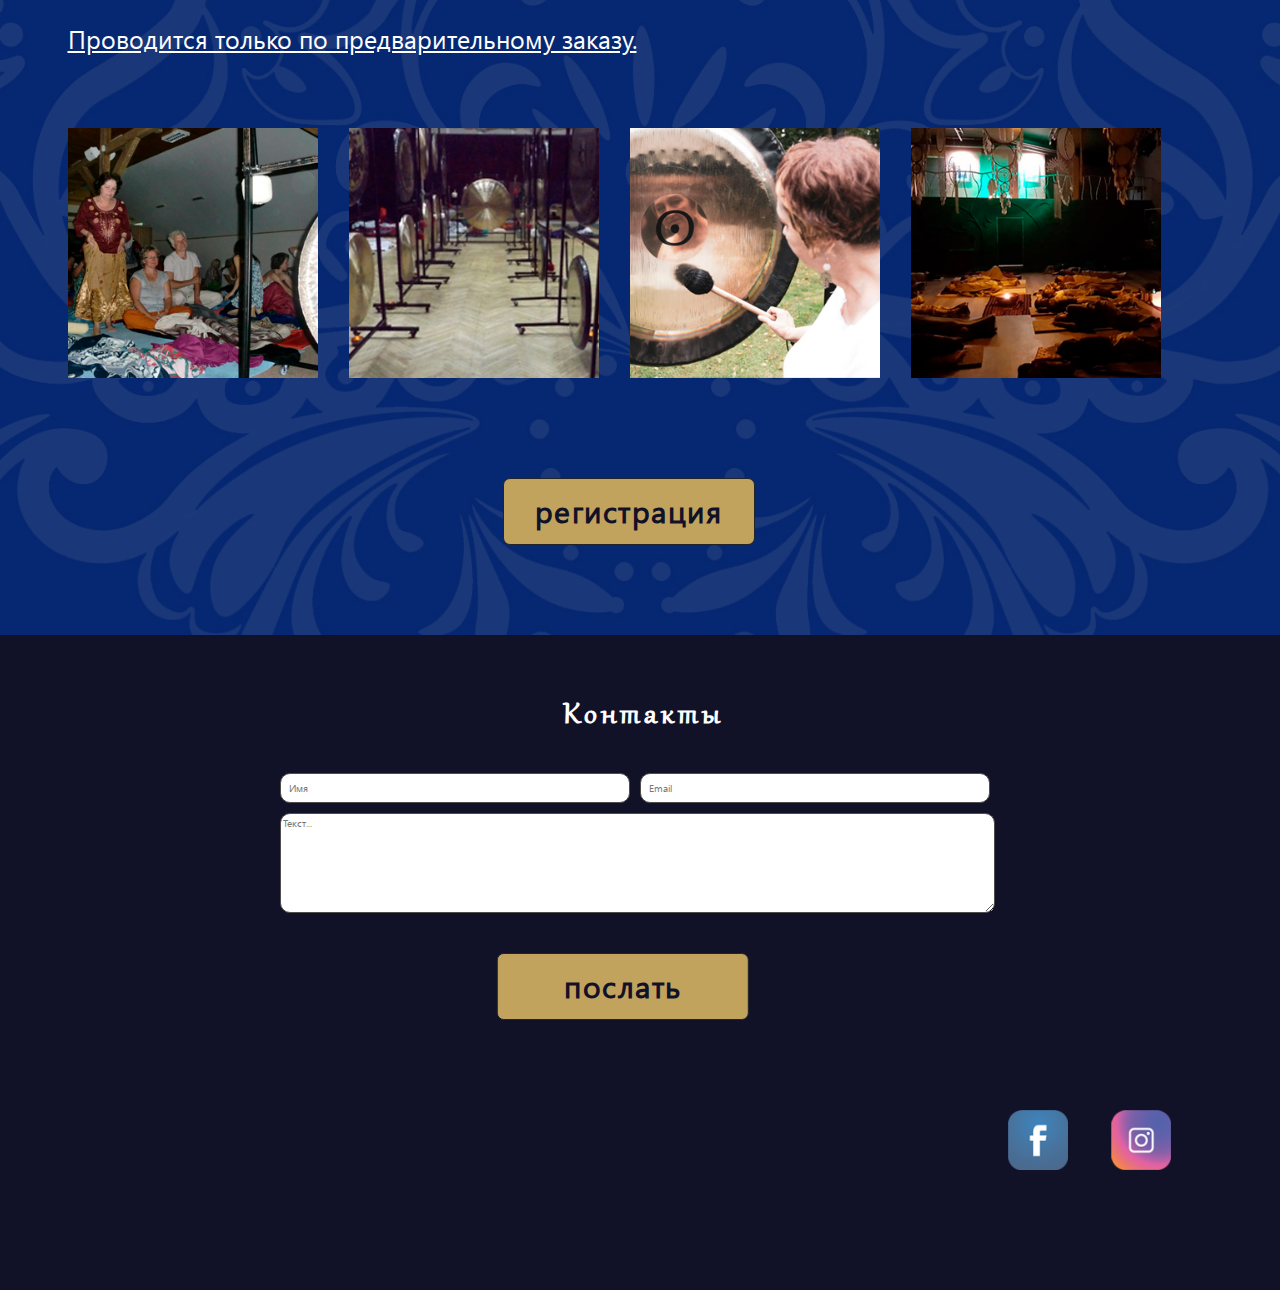
==== commit 9d688dc6: "init commit" ====
--- a/index.html
+++ b/index.html
@@ -1,405 +1,469 @@
-<!doctype html>
-<html lang="en">
-	<head>
-		<!-- Required meta tags -->
-		<meta charset="utf-8">
-		<meta name="viewport" content="width=device-width, initial-scale=1">
-		<!-- Bootstrap CSS -->
-		<link rel="stylesheet" href="css/bootstrap.min.css">
-		
-		
-		<!-- Costom style -->
-		<link rel="stylesheet" href="css/style.css">
-		<!-- Connecting jquery -->
-		
-
-		<title>Yoga Studio</title>
-	</head>
-	<body>
-		
-		<!-- Navigation -->
-		<div class="container">
-			<nav class="navbar navbar-expand-md navbar-light">
-				<a class="navbar-brand" href="#">
-					<img class="logo" src="img/Logo.png" alt="Yoga Studio">
-				</a>
-				<button class="navbar-toggler" type="button" data-toggle="collapse" data-target="#navbarNav" aria-controls="navbarNav" aria-expanded="false" aria-label="Toggle navigation">
-				<span class="navbar-btn">
-					<img class="navbar-img" src="img/menu-btn.png" alt="Menu button">
-				</span>
-				</button>
-				<div class="collapse navbar-collapse" id="navbarNav">
-					<ul class="navbar-nav nav-block">
-						<li class="nav-item">
-							<a class="nav-link" href="#">Classes<span class="sr-only"></span></a>
-						</li>
-						<li class="nav-item nav-item-coaches">
-							<a class="nav-link" href="#">coaches</a>
-						</li>
-						<li class="nav-item nav-item-coaches">
-							<a class="nav-link" href="#">schedule</a>
-						</li>
-						<li class="nav-item nav-item-coaches">
-							<a class="nav-link" href="#">Retrit</a>
-						</li>
-						<li class="nav-item nav-item-coaches">
-							<a class="nav-link" href="#">pricing</a>
-						</li>
-						<li class="nav-item nav-item-coaches">
-							<a class="nav-link" href="#">Contact</a>
-						</li>
-					</ul>
-				</div>
-			</nav>
-		</div>
-		
-		<!-- Main content -->
-		<main class="main">
-
-				<div class="main-content">
-					<div class="row">
-						<div class="col-md-10 offset-md-1">
-							<div class="main-title">
-								<h1 class="main-header">A great way to Quiet the<br>Chatter of Daily Life</h1>
-							</div>
-						</div>
-					</div>
-					<div class="row">
-						<div class="col-md-5 offset-md-2">
-							<div class="main-button-block">
-								<button class="main-button btn btn-primary btn-lg">Get Started Now
-								</button>
-							</div>
-							
-						</div>
-					</div>
-				</div>
-		</main>
-		<!-- yoga benefits -->
-		<section class="benefits">
-			<div class="container">
-				<div class="row">
-					<div class="col-md-12">
-						<h1 class="section-header benefits-header">yoga benefits</h1>
-					</div>
-				</div>
-				<div class="benefits-block">
-					<div class="row ">
-						<div class="col-sm-12 col-md-4">
-							<h2  class="benefits-block-1">Meditation practice</h2>
-						</div>
-						<div class="col-sm-12  col-xl-3 offset-xl-3 col-lg-4 offset-lg-3">
-							<h2 class="benefits-block-2">yoga challenge</h2>
-						</div>
-					</div>
-					<div class="row ">
-						<div class="col-sm-12 col-md-4">
-							<h2 class="benefits-block-3">Healthy Daily <br>Live</h2>
-						</div>
-						<div class="col-sm-12 col-md-4 offset-md-4">
-							<h2 class="benefits-block-4">balance <br>body & mind</h2>
-						</div>
-					</div>
-				</div>
-			</div>
-		</section>
-
-<!-- Our classes -->
-<section class="classes">
-	<div class="container classes-box">
-		<h2 class="section-header">Our classes</h2>
-		<div class="classes-slider">
-			<!-- yoga Retrit -->
-					<div class="classes-block">
-						<picture>
-							<img class="classes-img" src="img/Classes/Yoga_retrit.jpg" alt="yoga Retrit" >
-						</picture>
-						<h3>yoga Retrit</h3>
-					</div>
-			<!-- pregnant yoga -->
-					<div class="classes-block">
-						<picture>
-							<img class="classes-img" src="img/Classes/pregnant_yoga.jpg" alt="pregnant yoga" >
-						</picture>
-						<h3 class="classes-name">pregnant yoga</h3>
-					</div>
-			<!-- private & group classes -->
-					<div class="classes-block">
-						<picture>
-							<img class="classes-img" src="img/Classes/Privat_Group.jpg" alt="private & group classes" >
-						</picture>
-						<h3 class="classes-name">private & group classes</h3>
-					</div>
-			<!-- kids yoga -->
-					<div class="classes-block">
-						<picture>
-							<img class="classes-img" src="img/Classes/kids_yoga.jpg" alt="kids yoga" >
-						</picture>
-						<h3 class="classes-name">kids yoga</h3>
-					</div>
-			<!-- Beginner Yoga  -->
-					<div class="classes-block">
-						<picture>
-							<img class="classes-img" src="img/Classes/Beginner_Yoga.jpg" alt="Beginner Yoga " >
-						</picture>
-						<h3 class="classes-name">Beginner Yoga </h3>
-					</div>
-			<!-- bikram yoga -->
-					<div class="classes-block">
-						<picture>
-							<img class="classes-img" src="img/Classes/bikram_yoga.jpg" alt="bikram yoga" >
-						</picture>
-						<h3 class="classes-name">bikram yoga</h3>
-					</div>
-		</div>
-	</div>
-</section>
-
-<!-- Schedule -->
-	<section class="schedule">
-			<div class="col-md-6 offset-md-5">
-				<div class="main-title">
-					<h2 class="section-header schedule-header">Check out our schedule<br>and workshops.</h2>
-				</div>
-			</div>
-			<div class="col-sm-3 offset-sm-1 col-md-5 offset-md-1">
-				<button class="main-button schedule-button btn btn-primary ">schedule
-				</button>
-			</div>
-		</section>
-
-	<!-- Our Coaches -->
-	<section class="coaches">
-	<div class="container">
-		<h2 class="section-header">Our coaches</h2>
-		<div class="coaches-slider">
-			<!-- Sarra Miller -->
-					<div class="coaches-block">
-						<picture>
-							<img class="coaches-img" src="img/Coach/coach_1.jpg" alt="Sarra Miller" >
-						</picture>
-						<h3 class="coaches-name">Sarra Miller</h3>
-						<p>Lorem ipsum dolor sit amet, consectetuer adipiscing elit. Aenean commodo ligula eget dolor. Aenean massa. Cum sociis natoque penatibus et magnis dis parturient montes, nascetur ridiculus mus.</p>
-					</div>
-			<!-- John Doe -->
-					<div class="coaches-block">
-						<picture>
-							<img class="coaches-img" src="img/Coach/coach_2.jpg" alt="John Doe" >
-						</picture>
-						<h3 class="coaches-name">John Doe</h3>
-						<p>Lorem ipsum dolor sit amet, consectetuer adipiscing elit. Aenean commodo ligula eget dolor. Aenean massa. Cum sociis natoque penatibus et magnis dis parturient montes, nascetur ridiculus mus.</p>
-					</div>
-			<!-- Saraswati -->
-					<div class="coaches-block">
-						<picture>
-							<img class="coaches-img" src="img/Coach/coach_3.jpg" alt="saraswati" >
-						</picture>
-						<h3 class="coaches-name">Saraswati</h3>
-						<p>Lorem ipsum dolor sit amet, consectetuer adipiscing elit. Aenean commodo ligula eget dolor. Aenean massa. Cum sociis natoque penatibus et magnis dis parturient montes, nascetur ridiculus mus.</p>
-					</div>		
-		</div>
-	</div>
-</section>
-<!-- Try Now -->
-<section class="tryNow">
-				
-				<div class="row">
-					<div class="tryNow-block">
-						<!-- Left Block -->
-						<div class="col-md-6">
-							<div class="tryNow-block-1 ">
-								<p class="tryNow-text tryNow-text-1">try for free</p>
-								<h2 class="tryNow-title tryNow-title-1">free 1st lesson</h2>
-								<div class="tryNow-button tryNow-button-1">
-									<button class="main-button btn btn-primary btn-lg tryNow-btn">Get Started Now
-									</button>
-								</div>
-							</div>
-						</div>
-						<!-- Right block -->
-						<div class="tryNow-2">
-							<div class="col-md-6 offset-md-6">
-								<p class="tryNow-text tryNow-text-2">call us and try</p>
-								<a class="tryNow-title tryNow-phone" href="">957 547 4545</a>
-								<div class="tryNow-button tryNow-button-2">
-									<button class="main-button btn btn-primary btn-lg tryNow-btn">Get Started Now
-									</button>
-								</div>
-							</div>
-						</div>
-					</div>
-				</div>
-			</section>	
-	<footer>			
-			<!-- Follow Us -->
-			<section class="followUs">
-					<div class="row">
-						<div class="col-sm-12 col-md-4 followUs-part">
-							<h3 class="followUs-title followUs-title-blogs">blogs</h3>
-							<!-- Blog image -->
-							<div class="row">
-								<div class="followUs-block">
-									<img class="followUs-img" src="img/blog_1.jpg" alt="blog 1">
-									<p class="followUs-text">Lorem ipsum dolor</p>
-								</div>
-								<div class="followUs-block">
-									<img class="followUs-img" src="img/blog_2.jpg" alt="blog 2">
-									<p class="followUs-text">Lorem ipsum dolor</p>
-								</div>
-								<div class="followUs-block">
-									<img class="followUs-img" src="img/blog_1.jpg" alt="blog 1">
-									<p class="followUs-text">Lorem ipsum dolor</p>
-								</div>
-							</div>
-							<div class="row">
-								<a class="followUs-link" href="">View more...</a>
-							</div>
-						</div>
-						<!-- Network -->
-						<div class="col-sm-12 col-md-2 offset-md-1 followUs-part followUs-part-2">
-							<h3 class="followUs-title followUs-title-2">Follow Us:</h3>
-							<div class="row followUs-network-1">
-								<div class="followUs-network ">
-									<img src="img/Follow_Us/instagram.svg" alt="">
-								</div>
-								<div class="followUs-network">
-									<img src="img/Follow_Us/twitter.svg" alt="">
-								</div>
-								<div class="followUs-network">
-									<img src="img/Follow_Us/facebook.svg" alt="">
-								</div>
-								<div class="followUs-network">
-									<img src="img/Follow_Us/pinterest.svg" alt="">
-								</div>
-							</div>
-							<div class="row followUs-network-2">
-								<div class="followUs-network">
-									<img src="img/Follow_Us/google_plus.svg" alt="">
-								</div>
-								<div class="followUs-network">
-									<img src="img/Follow_Us/youtube.svg" alt="">
-								</div>
-								<div class="followUs-network">
-									<img src="img/Follow_Us/dribbble.svg" alt="">
-								</div>
-								<div class="followUs-network">
-									<img src="img/Follow_Us/tumblr.svg" alt="">
-								</div>
-							</div>
-						</div>
-						<!-- Subscribe -->
-						<div class="followUs-box">
-							<div class="col-sm-12 col-lg-3 offset-lg-2 followUs-part-3">
-								<h3 class="followUs-title followUs-title-3">SIGN UP TO OUR NEWSLETTER</h3>
-								<p class="followUs-text followUs-text-subs">Be amongst the first to hear of our exclusive news and offers<br>available only to our newsletter subscribers.</p>
-								<div class="followUs-form ">
-									<div class="input-group">
-										<input type="email" class="form-control" placeholder="Your Email...">
-										<span class="input-group-btn">
-											<button class="main-button btn main-button-subscribe btn-sm followUs-btn">Subscribe
-											</button>
-										</span>
-									</div>
-								</div>
-							</div>
-						</div>
-						
-					</div>
-					<div class="row">
-						<div class="col-md-12">
-							<p class="rights">© 2020 YOGA STUDIO </p>
-						</div>
-					</div>
-			</section>
-		</footer>
+<!DOCTYPE html>
+<html lang="ru">
+<head>
+	<meta charset="UTF-8">
+	<meta name="viewport" content="width=device-width, initial-scale=1">
+  <!-- <a href="https://www.vectorstock.com/royalty-free-vector/modern-flat-icon-with-long-shadow-hand-sign-of-om-vector-11654168" target="_blank">Vector image by VectorStock / freepik</a> -->
+<!-- Bootstrap CSS -->
+<link href="css/bootstrap.css" rel="stylesheet">
+<!-- Costom style -->
+<link rel="stylesheet" href="css/style.css">
+<!-- Slick slider -->
+
+<script
+  src="https://code.jquery.com/jquery-3.6.0.js"
+  integrity="sha256-H+K7U5CnXl1h5ywQfKtSj8PCmoN9aaq30gDh27Xc0jk="
+  crossorigin="anonymous"></script>
+	<title>Gong with Izabella</title>
+</head>
+<body>
+<!-- Navigation -->
+<div class="conteiner">
+  <nav class="navbar fixed-top navbar-expand-md">
+  <div class="container-fluid">
+    <a class="navbar-brand" href="#">
+      <img src="img/logo.jpg" alt="Logo">
+    </a>
+    <button class="navbar-toggler" type="button" data-bs-toggle="collapse" data-bs-target="#navbarNav" aria-controls="navbarNav" aria-expanded="false" aria-label="Toggle navigation">
+      <span class="navbar-toggler-icon"></span>
+    </button>
+    <div class="collapse navbar-collapse" id="navbarNav">
+      <ul class="nav">
+        <li class="nav-item">
+          <a class="nav-link active" aria-current="page" href="#doctor1">Доктор-звук</a>
+        </li>
+        <li class="nav-item">
+          <a class="nav-link" href="#group">занятие</a>
+        </li>
+        <li class="nav-item">
+          <a class="nav-link" href="#about">Изабелла Фатима</a>
+        </li>
+        <li class="nav-item">
+          <a class="nav-link" href="#">блог</a>
+        </li>
+        <li class="nav-item">
+          <a class="nav-link" href="#review">отзывы</a>
+        </li>
+      </ul>
+    </div>
+  </div>
+</nav>
+</div>
+
+
+
+  <!-- Main content -->
+	<main class="main">
+    <div class="main-content">
+      <div class="row">
+        <div class="col-md-2 offset-md-2">
+          <a href="#sound">
+            <button type="button" class="main-button btn btn-outline-dark btn-lg">о практике</button>
+          </a>
+        </div>
+        <div class="col-md-5 offset-md-2">
+          <div class="main-title">
+            <h1>Купание<br>в звуках Гонга</h1>
+          </div>
+          <div class="main-subtitle">
+            <h2>с<br>гонг-мастером<br><strong>Изабеллой Реут</strong></h2>
+          </div>
+        </div>
+      </div>
+    </div>
+  </main>
+
+
+
+<!-- About Sound -->
+<div class="about">
+  <div class="conteiner">
+    <div class="row">
+      <div class="col-md-12">
+          <h3 id="sound" class="section-header">Что такое купание в звуке?</h3>
+          <p class="section-text" >По своему звучанию гонги и чаши напоминают нам звуки, которые мы воспринимали во чреве матери. И чем ближе мы к гармонии, тем они волшебней; чем дальше – тем непонятней и необычней. Это зависит от нашей взрослой зашоренности личности, зашлакованности организма.</p>
+      </div>
+    </div>
+    <div class="row">
+      <div class="col-md-3">
+      <div class="about-box">
+        <picture>
+          <img class="about-img" src="img/sound_img_1.jpg" alt="Gong sound 1">
+        </picture>
+        
+      </div>
+    </div>
+      <div class="col-md-3">
+    <div class="about-box">
+      <picture>
+        <img class="about-img" src="img/sound_img_2.jpg" alt="Gong sound 2">
+      </picture>
+        
+      </div>
+    </div>
+      <div class="col-md-3">
+    <div class="about-box">
+      <picture> <img class="about-img" src="img/sound_img_3.jpg" alt="Gong sound 3">
+      </picture>
+      </div>
+    </div>
+      <div class="col-md-3">
+    <div class="about-box">
+      <picture><img class="about-img" src="img/sound_img_4.jpg" alt="Gong sound 4">
+      </picture>
+      </div>
+    </div>
+    </div>
+    
+  </div>
+</div>
+
+<!-- Sound-doctor -->
+<div class="doctor">
+  <div class="row">
+    <h3 id="doctor1" class="section-header"> Доктор-звук</h3>
+  </div>
+  <div class="row">
+    <div class="container">
+      <div class="col-md-10 offset-md-1">
+        <div class="row g-0">
+    <div class="col doctor-block doctor-block-1">
+      <picture>
+        <img class="doctor-img" src="img/tibet_chashi_img.png" alt="Малые гонги">
+      </picture>
+    </div>
+    <div class="col doctor-block doctor-block-2">
+      <a href="#" data-bs-toggle="modal" data-bs-target="#SmallGong">
+        <h4 class="doctor-header">Малые гонги</h4>
+      </a>
+    </div>
+    <div class="col doctor-block doctor-block-2">
+      <a href="#" data-bs-toggle="modal" data-bs-target="#Stress">
+        <h4 class="doctor-header">Выход из стресса и депрессии</h4>
+      </a>
+    </div>
+    <div class="col doctor-block doctor-block-1">
+      <picture>
+        <img class="doctor-img" src="img/Stress_img.png" alt="Выход из стресса и депрессии">
+      </picture>
+    </div>
+    <div class="col doctor-block doctor-block-1">
+      <picture>
+        <img class="doctor-img" src="img/help_img.png" alt="Помощь при переломах">
+      </picture>
+    </div>
+    <div class="col doctor-block doctor-block-2">
+      <a href="#" data-bs-toggle="modal" data-bs-target="#Help">
+        <h4 class="doctor-header">Помощь при<br>переломах</h4>
+      </a>
+    </div>
+    <div class="col doctor-block doctor-block-2">
+      <a href="#"data-bs-toggle="modal"data-bs-target="#SisterStudio">
+        <h4 class="doctor-header">Sisters-Studio</h4>
+      </a>
+    </div>
+     <div class="col doctor-block doctor-block-1">
+      <picture>
+        <img class="doctor-img" src="img/sisters_studio_img.png" alt="Sisters-Studio">
+      </picture>
+    </div>
+  </div>
+      </div>
+    </div>
+  </div>
+  <div class="row">
+    <div class="col-md-2 offset-md-5">
+               <button type="button" class="doctor-button btn btn-outline-dark btn-lg">регистрация</button>
+        </div>
+  </div>
+</div>
+
+<!-- About Author -->
+<div class="author">
+  <div class="row">
+    <h3 id="about" class="section-header">Меня зовут Изабелла Фатима</h3>
+  </div>
+  <div class="row">
+    <div class="col-md-5 offset-md-1">
+      <img class="author-img" src="img/author_img.jpg" alt="Изабелла Фатима">
+    </div>
+    <div class="col-md-4 offset-md-1">
+      <p class="section-text">Гонг мастер и исследователь звука, доктор-звук, или sound healer и мастер Рейки - у меня много инструментов для помощи людям. Мое главное умение в жизни - возвращать человеку радость и открывать в нем дремлющие таланты, способности.</p>
+    </div>
+  </div>
+</div>
+
+<!-- Form block -->
+<div class="kind">
+  <div class="row">
+    <h3 id="group" class="section-header">Виды купания в звуке</h3>
+  </div>
+  <div class="row">
+    <div class="container">
+      <div class="col-md-8 offset-md-2">
+        <div class="row g-0">
+          <div class="col kind-block doctor-block-2">
+            <h4 class="kind-header">Индивидуальные</h4>
+          </div>
+          <div class="col kind-block doctor-block-1">
+            <picture>
+              <img class="kind-img" src="img/privat_img.png" alt="Индивидуальные занятия">
+            </picture>
+          </div>
+    <div class="col kind-block doctor-block-1">
+      <picture>
+        <img class="kind-img" src="img/online_img.png" alt="online-занятия">
+      </picture>
+    </div>
+    <div class="col kind-block doctor-block-2">
+      <h4 class="kind-header">online-занятия</h4>
+    </div>
+    <div class="col kind-block doctor-block-2">
+      <h4 class="kind-header">Групповые в зале</h4>
+    </div>
+     <div class="col kind-block doctor-block-1">
+      <picture>
+        <img class="kind-img" src="img/group_img.png" alt="Групповые в зале">
+      </picture>
+    </div>
+    <div class="col kind-block doctor-block-1">
+      <picture>
+        <img class="kind-img" src="img/outdoor_img.png" alt="Групповые на природе">
+      </picture>
+    </div>
+
+    <div class="col kind-block doctor-block-2">
+      <h4 class="kind-header">Групповые на природе</h4>
+    </div>
+  </div>
+      </div>
+    </div>
+  </div>
+  <div class="row">
+    <div class="col-md-2 offset-md-5">
+               <button type="button" class="kind-button btn btn-outline-dark btn-lg">регистрация</button>
+        </div>
+  </div>
+</div>
+
+<!-- Reviews block -->
+
+<div class="reviews">
+  <div class="container">
+    <h3 id="review" class="section-header reviews-header">Отзывы</h3>
+    <div class="reviews-slider">
+      <!-- <div class="review-block">
+        <picture>
+          <img class="reviews-img mx-auto" src="img/Katja_img.png" alt="Kathrine's review">
+        </picture>
+        <p class="section-text reviews-text mx-auto">Далеко-далеко за словесными горами в стране гласных и согласных живут рыбные тексты. Вдали от всех живут они в буквенных домах на берегу Семантика большого языкового океана.</p>
+      </div> -->
+      <div class="review-block">
+        <picture>
+          <img class="reviews-img mx-auto" src="img/Zanna_img.png" alt="Zanna's review">
+        </picture>
+        <p class="section-text reviews-text mx-auto">Благодарю за ваши занятия "Открытие и развитие внутреннего голоса." Уже после второй встречи я начала высказывать свое мнение или претензии спокойно и без эмоций.</p>
+      </div>
+            <div class="review-block">
+        <picture>
+          <img class="reviews-img mx-auto" src="img/Ineta_img.png" alt="Ineta's review">
+        </picture>
+        <p class="section-text reviews-text mx-auto">Izabellas Gongu spēle man ir devusi dziļu relaksāciju, ķermeņa un prāta līdzsvarošanu. Tā bija skaņu masāža katrai manai šūnai! Izcils Meistars!</p>
+      </div>
+    </div>
+  </div>
+</div>
+
+<!-- Gong Night -->
+<div class="night-block">
+  <div class="conteiner">
+    <div class="row">
+      <div class="col-md-12">
+          <h3 id="GongNight" class="section-header">Гонг ночь</h3>
+          <p class="section-text" >Гонг ночь - это особый вид купания в звуках гонгов. На протяжении всей ночи люди спят под равномерный звук гонгов. Инструменты звучат тихо, убаюкивающе. 450 минут беспрерывного звучания гонгов - мощная звукотерапия с длительным исцеляющим эффектом.</p>
+          <p class="section-text section-text-night">Проводится только по предварительному заказу.</p>
+      </div>
+    </div>
+    <div class="row">
+      <div class="col-md-3">
+      <div class="about-box">
+        <picture>
+          <img class="about-img" src="img/night img 1.jpg" alt="Gong night 1">
+        </picture>
+        
+      </div>
+    </div>
+      <div class="col-md-3">
+    <div class="about-box">
+      <picture>
+        <img class="about-img" src="img/night img 2.jpg" alt="Gong night 2">
+      </picture>
+        
+      </div>
+    </div>
+      <div class="col-md-3">
+    <div class="about-box">
+      <picture> <img class="about-img" src="img/night img 3.jpg" alt="Gong night 3">
+      </picture>
+      </div>
+    </div>
+      <div class="col-md-3">
+    <div class="about-box">
+      <picture><img class="about-img" src="img/night img 4.jpg" alt="Gong night 4">
+      </picture>
+      </div>
+    </div>
+    <div class="col-md-2 offset-md-4">
+               <button type="button" class="kind-button btn night-btn btn-outline-dark btn-lg">регистрация</button>
+  </div>
+    </div>
+  </div>
+</div>
+
+<!-- Footer -->
+<div class="footer">
+  <div class="col-md-7 offset-md-3">
+     <div class="mail-form">
+      <h3 class="mail-form-header">Контакты</h3>
+      <form action = "#">
+        <div class="row">
+          <input type="text" class="mail-form-input" placeholder="Имя">
+          <input type="email" class="mail-form-input " placeholder="Email">
+        </div>
+          <textarea class="mail-form-input-2" rows="5" placeholder="Текст..."></textarea>
+      </form>
+      <button type="button" class="kind-button btn night-btn btn-outline-dark btn-lg mail-btn" data-bs-toggle="modal" data-bs-target="#exampleModal">послать</button>
+  </div>
+  </div>
+ 
+  <div class="row">
+    <div class="col-md-3 offset-md-9">
+      <img class="footer-img" src="img/facebook icon.png" alt="acebook">
+    <img class="footer-img" src="img/instagram icon.png" alt="instagram">
+    </div>
+    
+  </div>
+</div>
+
+
 
 <!-- Optional JavaScript -->
-		<script type="text/javascript" src="js/jQuery v3.5.1.min.js"></script>
-		<script type="text/javascript" src="js/popper.js"></script>
-		<script type="text/javascript" src="js/bootstrap.min.js"></script>
-		<link rel="stylesheet" type="text/css" href="slick/slick.css"/>
-		<link rel="stylesheet" type="text/css" href="slick/slick-theme.css"/>
+		<script type="text/javascript" src="js/jQuery v3.6.0.js"></script>
+		<script type="text/javascript" src="js/bootstrap.js"></script> 
+    <link rel="stylesheet" type="text/css" href="slick-1.8.1/slick.css"/>
+<link rel="stylesheet" type="text/css" href="slick-1.8.1/slick-theme.css"/>
 <!-- Connecting library for Slick slider -->
-<script type="text/javascript" src="slick/slick.min.js"></script>
+<script type="text/javascript" src="slick-1.8.1/slick.min.js"></script>
 <!-- Initialize Slick slider "Classes" -->
 <script>
 	$(document).ready(function(){
-$('.classes-slider').slick({
-	dots: true,
-  slidesToShow: 3,
+$('.reviews-slider').slick({
+	
+  slidesToShow: 1,
   slidesToScroll: 1,
-  autoplay: true,
-  autoplaySpeed: 1400,
-    responsive: [
-    {
-      breakpoint: 991,
-      settings: {
-        slidesToShow: 2,
-        slidesToScroll: 1
-      }
-    },
-    {
-      breakpoint: 575,
-      settings: {
-
-        slidesToShow: 1,
-        slidesToScroll: 1,
-        
-      }
-    },
-     {
-      breakpoint: 375,
-      settings: {
-
-        slidesToShow: 1,
-        slidesToScroll: 1,
-        
-      }
-    }
-  
-  ]
 });
 });
 </script>
-<!-- Initialize Slick slider "Coaches" -->
-<script>
-	$(document).ready(function(){
-$('.coaches-slider').slick({
-	
-  slidesToShow: 3,
-  slidesToScroll: 1,
-  
-    responsive: [
-    {
-      breakpoint: 991,
-      settings: {
-        slidesToShow: 2,
-        slidesToScroll: 1
-      }
-    },
-    {
-      breakpoint: 575,
-      settings: {
-
-        slidesToShow: 1,
-        slidesToScroll: 1,
-        
-      }
-    },
-     {
-      breakpoint: 375,
-      settings: {
-
-        slidesToShow: 1,
-        slidesToScroll: 1,
-        
-      }
-    }
-  
-  ]
-});
-});
-</script>
-	</body>
+
+</body> 
+
+<!-- модальные окна -->
+<!-- окно Контакты -->
+<div class="modal fade" id="exampleModal" tabindex="-1" aria-labelledby="exampleModalLabel" aria-hidden="true">
+  <div class="modal-dialog modal-dialog-centered">
+    <div class="modal-content">
+      <div class="modal-header">
+        <img class="modal-img" id="exampleModalLabel" src="img/om-img.png" alt="OM">
+        <button type="button" class="btn-close" data-bs-dismiss="modal" aria-label="Close"></button>
+      </div>
+      <div class="modal-body">
+        <p class="section-text modal-text">Спасибо!<br>Данные  успешно переданы.<br>Мы свяжемся с вами в ближайшее время!</p>
+      </div>
+    </div>
+  </div>
+</div>
+<!-- окно Доктор-звук -->
+<!-- Малые гонги -->
+<div class="modal fade" id="SmallGong" tabindex="-1" aria-labelledby="SmallGonglLabel" aria-hidden="true">
+  <div class="modal-dialog modal-dialog-centered modal-dialog-scrollable">
+    <div class="modal-content">
+      <div class="modal-header">
+        <img class="modal-img" id="SmallGongLabel" src="img/om-img.png" alt="OM">
+        <button type="button" class="btn-close" data-bs-dismiss="modal" aria-label="Close"></button>
+      </div>
+      <div class="modal-body">
+        <p class="section-text modal-text">Так иногда называют Тибетские поющие чаши. Они значительно меньше гонгов по размеру, по длительности и громкости звука. Их воздействие можно назвать локальным. Когда чашу ставят на тело, любой человек сразу чувствует вибрацию. Низкие звуки чаши  успокаивают, расслабляют организм; высокие - очищают, заряжают новой энергией, гармонизируют.
+        Сегодня Тибетские поющие чаши успешно используются в различных областях жизни, связанных с физическим, эмоциональным и духовным здоровьем человека.
+</p>
+      </div>
+    </div>
+  </div>
+</div>
+<!-- Выход из стресса и депрессии -->
+<div class="modal fade" id="Stress" tabindex="-1" aria-labelledby="StressLabel" aria-hidden="true">
+  <div class="modal-dialog modal-dialog-centered modal-dialog-scrollable">
+    <div class="modal-content">
+      <div class="modal-header">
+        <img class="modal-img" id="StressLabel" src="img/om-img.png" alt="OM">
+        <button type="button" class="btn-close btn-close-white" data-bs-dismiss="modal" aria-label="Close"></button>
+      </div>
+      <div class="modal-body">
+        <p class="section-text modal-text">Если вы оказались в стрессе, перестаньте постоянно думать о случившемся и пить успокоительные таблетки. Лучше возьмите Тибетскую поющую чашу и специальную длинную палочку (малет). Сядьте на диван или в кресло, поставьте перед собой на стол или на коленки чашу и начните постукивать по ней малетом.  Облегчение наступит примерно через 10-15 минут. Мысли станут медленными и тягучими, может захотеться спать.
+        При депрессиях эту процедуру необходимо делать 2-3 раза в день,  каждый раз по 15 минут. Возможно, сам человек этого делать не будет. Тогда необходим заботливый человек, родственник или звуко -целитель.
+        При депрессиях эту процедуру необходимо делать 2-3 раза в день,  каждый раз по 15 минут. Одновременно со звуком хорошо поставить в комнате аромодозатор или аромолампу с маслом апельсина. Процедуру можно делать ежедневно или по необходимости. Противопоказаний нет.
+        Возможно, сам человек этого делать не будет. Тогда рядом необходим заботливый человек, родственник или звуко -целитель.
+</p>
+      </div>
+    </div>
+  </div>
+</div>
+<!-- Помощь при переломах -->
+<div class="modal fade" id="Help" tabindex="-1" aria-labelledby="HelpLabel" aria-hidden="true">
+  <div class="modal-dialog modal-dialog-centered modal-dialog-scrollable">
+    <div class="modal-content">
+      <div class="modal-header">
+        <img class="modal-img" id="HelpLabel" src="img/om-img.png" alt="OM">
+        <button type="button" class="btn-close" data-bs-dismiss="modal" aria-label="Close"></button>
+      </div>
+      <div class="modal-body">
+        <p class="section-text modal-text">Бежит ко мне плачущий внук: - Я упал! Стукнулся лбом и коленкой!
+        Я тут же беру чашу и малет, прикладываю к ушибам и начинаю исцелять.  Для маленьких детей хватает 3-5 ударов, для взрослых - менее 10 минут, и вот боль уже прошла, слезы высохли, синяков и шишек и в помине нет. В данном случае чаши служат средством из моей домашней аптечки.
+        Те, у кого были переломы, особенно тяжелые, знают как долго и трудно проходит выздоровление, дорогостоящая реабилитация. Знакомы они и с фантомными болями, и с отеками. Общепринятая реабилитация может занять от полугода до1,5-2 лет.
+        Звуки чаш сокращают это время до нескольких недель или месяцев, в зависимости от степени перелома и частоты сеансов. Процедура длится уже не 15, а от 30 до 45 минут. Помогает при переломах ключиц, ребер, конечностей. По запросу клиента, иногда делаем звуковые процедуры прямо в больнице, на второй-третий день, сразу после наложения гипса или лангеты.
+</p>
+      </div>
+    </div>
+  </div>
+</div>
+<!-- Sisters-Studio -->
+<div class="modal fade" id="SisterStudio" tabindex="-1" aria-labelledby="SisterStudioLabel" aria-hidden="true">
+  <div class="modal-dialog modal-dialog-centered modal-dialog-scrollable">
+    <div class="modal-content">
+      <div class="modal-header">
+        <img class="modal-img" id="SisterStudioLabel" src="img/om-img.png" alt="OM">
+        <button type="button" class="btn-close" data-bs-dismiss="modal" aria-label="Close"></button>
+      </div>
+      <div class="modal-body">
+        <p class="section-text modal-text">Нас две сестры с похожими интересами – Изабелла Фатима и Светлана Баширан. Однажды мы поняли, что разучились улыбаться и отдыхать. Куда-то пропала радость.
+        И мы отправились на поиски. Мы нашли ключи радости. Пока только четыре – Звук, Цвет, Движение, Ароматы.
+        Мы продолжаем поиск, теперь уже в своей студии индивидуальной релаксации.
+        По предварительной записи и запросу мы предлагаем:
+          <li class="section-text modal-text">Индивидуальные гонг сеансы</li>
+          <li class="section-text modal-text">Массаж Тибетскими поющими чашами</li>
+          <li class="section-text modal-text">Звуковые церемонии празднования именин, дней рождения, знаменательных дат</li>
+          <li class="section-text modal-text">Танцы Всеобщего Мира (Dances of Universal Peace)</li>
+          <li class="section-text modal-text">Эбру и гонги </li>
+          <li class="section-text modal-text">Карта вашего имени</li>
+          <li class="section-text modal-text">Код удачи</li>
+          <li class="section-text modal-text">Семинары и летние ретриты</li>
+          <li class="section-text modal-text">Гонг концерты и интерактитвные мероприятия</li>
+          <li class="section-text modal-text">Онлайн занятия</li>
+          <li class="section-text modal-text">Практики перехода к интуитивному мышлению</li>
+          <li class="section-text modal-text">Астрология пространства</li>
+</p>
+      </div>
+    </div>
+  </div>
+</div>
 </html>
 
--- a/css/style.css
+++ b/css/style.css
@@ -1,26 +1,29 @@
 /* Fonts family */
 @font-face {
-  font-family: 'Segoe Script';
-  src: url('../fonts/SegoeScript.woff2') format('woff2'), url('../fonts/SegoeScript.woff') format('woff');
+  font-family: 'Bonzai';
+  src: url('../fonts/BonzaiRegular.eot');
+  src: url('../fonts/BonzaiRegular.eot?#iefix') format('embedded-opentype'), url('../fonts/BonzaiRegular.woff2') format('woff2'), url('../fonts/BonzaiRegular.woff') format('woff'), url('../fonts/BonzaiRegular.ttf') format('truetype'), url('../fonts/BonzaiRegular.svg#BonzaiRegular') format('svg');
+  font-weight: 100;
+  font-style: normal;
+}
+@font-face {
+  font-family: 'Gabriola';
+  src: url('../fonts/Gabriola.eot');
+  src: url('../fonts/Gabriola.eot?#iefix') format('embedded-opentype'), url('../fonts/Gabriola.woff2') format('woff2'), url('../fonts/Gabriola.woff') format('woff'), url('../fonts/Gabriola.ttf') format('truetype'), url('../fonts/Gabriola.svg#Gabriola') format('svg');
   font-weight: normal;
   font-style: normal;
 }
 @font-face {
-  font-family: 'Segoe UI';
+  font-family: 'Segoe_UI';
   src: url('../fonts/SegoeUI.woff2') format('woff2'), url('../fonts/SegoeUI.woff') format('woff');
   font-weight: normal;
   font-style: normal;
 }
-/* Color*/
-/* Basic setting */
 html {
   font-size: 10px;
 }
-.main {
-  padding: 3rem 0;
-}
-.row {
-  margin: 0rem;
+body {
+  font-family: 'Segoe_UI', sans-serif;
 }
 button:focus,
 input:focus,
@@ -29,70 +32,61 @@
 .slick-slide:focus {
   outline: none;
 }
-/* Typografy */
+.conteiner {
+  width: 112.5rem;
+  margin-left: 6rem;
+}
+.row {
+  margin: auto 0rem;
+}
+.section-header {
+  font-family: 'Bonzai', sans-serif;
+  font-weight: 800;
+  font-size: 6rem;
+  color: #ffffff;
+  letter-spacing: 6px;
+  text-align: center;
+  padding-top: 6rem;
+  padding-bottom: 8rem;
+  text-shadow: 0 -1px 2px #4f4e4d, 0 -1px 2px #4f4e4d, 0 1px 2px #4f4e4d, 0 1px 2px #4f4e4d, -1px 0 2px #4f4e4d, 1px 0 2px #4f4e4d, -1px 0 2px #4f4e4d, 1px 0 2px #4f4e4d, -1px -1px 2px #4f4e4d, 1px -1px 2px #4f4e4d, -1px 1px 2px #4f4e4d, 1px 1px 2px #4f4e4d, -1px -1px 2px #4f4e4d, 1px -1px 2px #4f4e4d, -1px 1px 2px #4f4e4d, 1px 1px 2px #4f4e4d;
+}
+.section-text {
+  font-family: 'Segoe_UI', sans-serif;
+  font-size: 2.5rem;
+  color: #ffffff;
+  text-align: justify;
+}
+.section-text-night {
+  padding-top: 2rem;
+  text-decoration: underline;
+}
+.btn {
+  width: 23rem;
+  font-family: 'Segoe_UI', sans-serif;
+  font-size: 3rem;
+  font-weight: bold;
+  letter-spacing: 0.15rem;
+  color: #111228;
+  padding: 1rem 3rem;
+  border-radius: 7px;
+  background-color: #c2a35e;
+  -webkit-transition: all 0.2s;
+  transition: all 0.2s;
+}
+.btn:hover {
+  background-color: #d0b883;
+}
+.btn-close {
+  -webkit-transform: translateY(-3rem);
+          transform: translateY(-3rem);
+}
 section {
-  height: 100rem;
-}
-.container {
-  width: 100%;
-}
-.section-header {
-  font-family: 'Segoe UI', sans-serif;
-  font-weight: 800;
-  margin-right: 2rem;
-  padding: 5rem;
-  text-align: center;
-  font-size: 4rem;
-  text-transform: uppercase;
-  color: #3a3e40;
-}
-/* Navigation */
-.logo {
-  margin: 0rem 10rem;
-  -webkit-transform: translateX(-10rem);
-          transform: translateX(-10rem);
-}
-.nav-block {
-  font-family: 'Segoe UI', sans-serif;
-  font-weight: 800;
-  font-size: 1.8rem;
-  color: #3a3e40;
-  padding-top: 2rem;
-  padding-right: 5rem;
-  text-transform: uppercase;
-}
-.nav-item {
-  padding-left: 5rem;
-  text-align: center;
-}
-.nav-link:hover {
-  color: #fa5e03 !important;
-}
-.nav-link:active {
-  color: #fa5e03 !important;
-}
-.navbar {
-  width: 100%;
-}
-.navbar-brand {
-  width: 10rem;
-}
-.navbar-block {
-  width: 1.5rem;
-}
-.navbar-toggler:active {
-  border: none;
-}
-.navbar-collapse {
-  width: 100%;
-  position: static;
-  z-index: 90;
-}
-.navbar-img {
-  width: 7rem;
-  margin-right: 5rem;
-}
-/* Main */
+  padding: 10rem 0;
+}
+* {
+  -webkit-box-sizing: border-box;
+          box-sizing: border-box;
+}
 .main {
   padding: 0rem;
   width: 100%;
@@ -100,843 +94,238 @@
   background: url(../img/main-bg.jpg) center center no-repeat;
   background-size: cover;
 }
-.main-header {
-  font-family: 'Segoe Script', sans-serif;
-  font-size: 5rem;
-  line-height: 10rem;
-  padding: 3rem 5rem;
+.main-content {
+  padding-top: 24rem;
+}
+.main-title {
+  font-family: 'Bonzai', sans-serif;
+  font-weight: 800;
+  color: #ffffff;
+  width: 70rem;
+  text-align: center;
+  letter-spacing: 5px;
+  -webkit-transform: translate(-8.5rem, -5.5rem);
+          transform: translate(-8.5rem, -5.5rem);
+}
+.main-title h1 {
+  font-size: 7.2rem;
+  text-transform: uppercase;
+  text-shadow: 0 -2px 0 #4f4e4d, 0 -2px 0 #4f4e4d, 0 2px 0 #4f4e4d, 0 2px 0 #4f4e4d, -2px 0 0 #4f4e4d, 2px 0 0 #4f4e4d, -2px 0 0 #4f4e4d, 2px 0 0 #4f4e4d, -1px -2px 0 #4f4e4d, 1px -2px 0 #4f4e4d, -1px 2px 0 #4f4e4d, 1px 2px 0 #4f4e4d, -2px -1px 0 #4f4e4d, 2px -1px 0 #4f4e4d, -2px 1px 0 #4f4e4d, 2px 1px 0 #4f4e4d, -2px -2px 0 #4f4e4d, 2px -2px 0 #4f4e4d, -2px 2px 0 #4f4e4d, 2px 2px 0 #4f4e4d, -2px -2px 0 #4f4e4d, 2px -2px 0 #4f4e4d, -2px 2px 0 #4f4e4d, 2px 2px 0 #4f4e4d;
+}
+.main-subtitle {
+  font-family: 'Gabriola', sans-serif;
+  font-weight: 700;
+  color: #ffffff;
+  text-align: center;
+  text-transform: uppercase;
+  -webkit-transform: translate(0.5rem, -7rem);
+          transform: translate(0.5rem, -7rem);
+}
+.main-subtitle h2 {
+  font-size: 4.2rem;
+  letter-spacing: 8px;
+  line-height: 8rem;
+  text-shadow: 0 -2px 0 #4f4e4d, 0 -2px 0 #4f4e4d, 0 2px 0 #4f4e4d, 0 2px 0 #4f4e4d, -2px 0 0 #4f4e4d, 2px 0 0 #4f4e4d, -2px 0 0 #4f4e4d, 2px 0 0 #4f4e4d, -1px -2px 0 #4f4e4d, 1px -2px 0 #4f4e4d, -1px 2px 0 #4f4e4d, 1px 2px 0 #4f4e4d, -2px -1px 0 #4f4e4d, 2px -1px 0 #4f4e4d, -2px 1px 0 #4f4e4d, 2px 1px 0 #4f4e4d, -2px -2px 0 #4f4e4d, 2px -2px 0 #4f4e4d, -2px 2px 0 #4f4e4d, 2px 2px 0 #4f4e4d, -2px -2px 0 #4f4e4d, 2px -2px 0 #4f4e4d, -2px 2px 0 #4f4e4d, 2px 2px 0 #4f4e4d;
+}
+.main-subtitle strong {
+  font-size: 6rem;
 }
 .main-button {
-  font-family: 'Segoe UI', sans-serif;
-  font-weight: 800;
-  font-size: 2rem;
-  letter-spacing: 0.15rem;
+  -webkit-transform: translate(-6rem, 20rem);
+          transform: translate(-6rem, 20rem);
+}
+.btn-outline-dark {
+  color: #111228 !important;
+}
+.navbar {
+  background-color: #bccbe8;
+  opacity: 80%;
+}
+.nav {
+  padding-left: 20rem;
+}
+.nav-item {
+  font-family: 'Segoe_UI', sans-serif;
+  font-weight: bold;
+  font-size: 1.8rem;
   text-transform: uppercase;
-  padding: 1rem 3rem;
-  border-radius: 7px;
-  background-color: #fa5e03;
-  border: none;
-  -webkit-transition: all 0.2s;
-  transition: all 0.2s;
-}
-.main-button:hover {
-  background-color: #464b4d;
-}
-.main-button-block {
-  padding: 20rem 0rem;
-}
-.main-button-classes {
-  margin-bottom: 7rem;
-}
-.main-button-schedule {
-  -webkit-transform: translateY(15rem);
-          transform: translateY(15rem);
-}
-.main-button-subscribe {
+  padding-left: 4rem;
+}
+.nav-link {
+  color: #1c1d32;
+}
+.nav-link:hover {
+  color: #003399;
+}
+.about {
+  height: 100%;
+  background-color: #111228;
+}
+.about-box {
+  display: inline-block;
+  padding-top: 6rem;
+  margin-bottom: 10rem;
+}
+.about-img {
+  width: 25rem;
+}
+.doctor {
+  height: 100%;
+  background: url(../img/doctor_bg.jpg) center center no-repeat;
+  background-size: cover;
+}
+.doctor a {
+  text-decoration: none;
+}
+.doctor-block {
+  width: 50%;
+  height: 30rem;
+}
+.doctor-block-1 {
+  background-color: #4f4e4d;
+}
+.doctor-block-2 {
+  background-color: #bccbe8;
+}
+.doctor-header {
+  font-family: 'Segoe_UI', sans-serif;
+  color: #212529;
+  font-size: 3.6rem;
+  text-align: center;
+  padding: 12.95rem 11.8rem;
+  margin-bottom: 0rem;
+}
+.doctor-img {
+  width: 52rem;
+  padding: 2.5rem;
+}
+.doctor-button {
+  width: 25.2rem;
+  margin-top: 7.6rem;
+  margin-bottom: 14.7rem;
+}
+.author {
+  background-color: #111228;
+  padding-bottom: 8rem;
+}
+.kind {
+  height: 100%;
+  background: url(../img/forms_bg_img.jpg) center center no-repeat;
+  background-size: cover;
+}
+.kind-block {
+  width: 50%;
+  height: 24.3rem;
+}
+.kind-header {
+  font-family: 'Segoe_UI', sans-serif;
+  font-size: 2.8rem;
+  text-align: center;
+  padding: 10rem;
+  margin-bottom: 0rem;
+}
+.kind-img {
+  width: 41rem;
+  padding: 2.5rem;
+}
+.kind-button {
+  width: 25.2rem;
+  margin-top: 7.6rem;
+  margin-bottom: 9rem;
+}
+.reviews {
+  background-color: #111228;
+  height: 80rem;
+}
+.reviews-header {
+  padding-bottom: 4rem;
+}
+.reviews-slider {
+  width: 65rem;
+  background-color: #c2a35e;
+  border-radius: 9rem;
+  margin-left: auto;
+  margin-right: auto;
+}
+.reviews-img {
+  width: 17rem;
+  padding-top: 3.5rem;
+}
+.reviews-text {
+  width: 40rem;
+  padding-top: 2rem;
+  padding-bottom: 3rem;
+}
+.night-block {
+  background: url(../img/Night_bg.jpg) center center no-repeat;
+  background-size: cover;
+}
+.night-btn {
+  margin-top: 0rem;
+  -webkit-transform: translateX(6rem);
+          transform: translateX(6rem);
+}
+.footer {
+  background-color: #111228;
+}
+.footer-img {
+  width: 6rem;
+  margin-left: 4rem;
+  margin-bottom: 12rem;
+}
+.mail-form {
+  -webkit-transform: translateX(-5rem);
+          transform: translateX(-5rem);
+}
+.mail-form-header {
+  font-family: 'Gabriola', sans-serif;
+  font-weight: 700;
+  text-align: center;
+  font-size: 3.6rem;
+  letter-spacing: 4px;
+  color: #ffffff;
+  padding-top: 6rem;
+  padding-bottom: 3rem;
+}
+.mail-form-input {
+  width: 35rem;
+  height: 3rem;
+  margin-left: 1rem;
   display: inline;
-  font-size: 1.3rem;
-  color: #ffffff;
-  width: 15.5rem;
-  height: 4.5rem;
-  border-radius: 0px 7px 7px 0px;
-}
-/*Yoga benefits*/
-.benefits {
-  height: 68rem;
-  background: url(../img/benefit_img.jpg) center center no-repeat;
-  background-size: cover;
-}
-.benefits h2 {
-  font-size: 3rem;
-}
-.benefits-block {
-  font-family: 'Segoe UI', sans-serif;
-  font-weight: 800;
-  font-size: 4.5rem;
-  text-transform: uppercase;
-  color: #3a3e40;
-}
-.benefits-block-1 {
-  text-align: center;
-  padding-top: 7rem;
-  padding-left: 7rem;
-}
-.benefits-block-2 {
-  text-align: center;
-  padding-top: 7rem;
-  padding-left: 10rem;
-}
-.benefits-block-3 {
-  text-align: center;
-  padding-top: 17rem;
-  padding-right: 9rem;
-}
-.benefits-block-4 {
-  text-align: center;
-  padding-top: 17rem;
-  padding-right: 5rem;
-}
-/* Our Classes */
-.classes {
-  height: 65rem;
-  background-color: #e5e5e5;
-}
-.classes-slider {
-  padding: 0 2rem;
-}
-.classes-block {
-  text-align: center;
-  margin: 3rem 0rem;
-}
-.classes-block h3 {
-  font-family: 'Segoe UI', sans-serif;
-  font-weight: 400;
-  font-size: 2rem;
-  text-align: center;
-  text-transform: uppercase;
-  padding-top: 3rem;
-  -webkit-transform: translateX(-10%);
-          transform: translateX(-10%);
-}
-.classes-block-img {
+  border: 1px solid #4f4e4d;
+  border-radius: 1rem;
+}
+.mail-form-input-2 {
+  width: 71.5rem;
+  height: 10rem;
   display: block;
-  margin: 0 auto;
-}
-.classes-button {
-  padding-top: 2rem;
-  -webkit-transform: translateX(60%);
-          transform: translateX(60%);
-  margin-bottom: 5rem;
-}
-.slick-prev:before,
-.slick-next:before {
-  color: #3a3e40 !important;
-}
-/* Schedule */
-.schedule {
-  background: url(../img/Check_out_bg.jpg) center center no-repeat;
-  background-size: cover;
-  height: 65rem;
-  padding-top: 0rem;
-  margin-right: 0rem;
-}
-.schedule-header {
-  font-family: 'Segoe UI', sans-serif;
-  font-weight: 400;
-  line-height: 10rem;
-  padding: 7rem 0rem;
-  margin-right: 0rem;
-}
-.schedule-button {
-  width: 25rem;
-  -webkit-transform: translateY(15rem);
-          transform: translateY(15rem);
-}
-/* Coaches */
-.coaches {
-  height: 100%;
-  padding-top: 3rem;
-  background-color: #e5e5e5;
-}
-.coaches-block {
-  text-align: center;
-  background-color: #ffffff;
-  margin: 3rem ;
-}
-.coaches-block p {
-  font-size: 1.5rem;
-  padding: 0 3.5rem;
-}
-.coaches-img {
-  width: 100%;
-}
-.coaches-img img {
-  display: block;
-  margin: 0 auto;
-}
-.coaches-name {
-  font-family: 'Segoe UI', sans-serif;
-  font-weight: 800;
-  font-size: 2.6rem;
-  text-align: center;
-  margin: 3rem 0;
-}
-/* Try Now */
-.tryNow {
-  padding: 0rem;
-  height: 40rem;
-}
-.tryNow-2 {
-  padding: 0rem;
-  -webkit-transform: translateY(-38rem);
-          transform: translateY(-38rem);
-}
-.tryNow-text {
-  font-family: 'Segoe UI', sans-serif;
-  font-weight: 800;
-  color: #ffffff;
-  font-size: 2rem;
-  text-align: center;
-  text-transform: uppercase;
-  padding-top: 14rem;
-}
-.tryNow-title {
-  font-family: 'Segoe UI', sans-serif;
-  font-weight: 800;
-  color: #ffffff;
-  font-size: 4.6rem;
-  text-align: center;
-  text-transform: uppercase;
-  padding-bottom: 8rem;
-}
-.tryNow-block {
-  width: 100%;
-  height: 40rem;
-  background: url(../img/Media.jpg) center center no-repeat;
-}
-.tryNow-phone {
-  display: inline-block;
-  -webkit-transform: translateX(60%);
-          transform: translateX(60%);
-}
-.tryNow-phone:hover {
-  color: #f29d52 !important;
-  text-decoration: none;
-}
-.tryNow-button {
-  width: 40rem;
-  -webkit-transform: translateX(45%);
-          transform: translateX(45%);
-}
-/* Follow Us */
-.followUs {
-  height: 100%;
-  background-color: #3a3e40;
-}
-.followUs-title {
-  width: 20rem;
-  font-size: 1.4rem;
-  color: #ffffff;
-  text-transform: uppercase;
-  text-align: center;
-  padding: 3rem 0;
-}
-.followUs-title-blogs {
-  display: inline-block;
-  -webkit-transform: translateX(8rem);
-          transform: translateX(8rem);
-}
-.followUs-text {
-  font-size: 1.2rem;
-  color: #ffffff;
-  width: 12rem;
-  padding-top: 3rem;
-  margin: 0;
-}
-.followUs-text-subs {
-  width: 40rem;
-  line-height: 3rem;
-  padding-top: 0rem;
-}
-.followUs-img {
-  width: 10rem;
-}
-.followUs-box {
-  width: 51.5rem;
-  margin-left: 0rem;
-  margin-right: 0rem;
-}
-.followUs-block {
-  width: 33%;
-  display: inline-block;
-  margin-bottom: 1rem;
-}
-.followUs-link {
-  font-size: 1.2rem;
-  color: #ffffff;
-  text-decoration: none;
-  margin: 1rem 2rem;
-}
-.followUs-link:hover {
-  color: #fa5e03 !important;
-  text-decoration: none;
-}
-.followUs-form {
-  width: 30rem;
-  padding-top: 3.8rem;
-  -webkit-transform: translateX(-1.5rem);
-          transform: translateX(-1.5rem);
-}
-.followUs-btn {
-  width: 15rem;
-  height: 4.6rem;
-  font-size: 1.4rem;
-  padding: 0rem;
-}
-.followUs-network {
-  width: 25%;
-  margin-bottom: 4rem;
-}
-.form-control {
-  height: 4.5rem;
-  font-size: 1.5rem;
-  border-radius: 7px 0px 0px 7px;
-}
-.rights {
-  font-size: 1.4rem;
-  text-align: center;
-  text-transform: uppercase;
-  color: #fa5e03;
-}
-/*  Большой экран, ПК*/
-/* xl - ноутбук*/
-@media (max-width: 1200px) {
-  .main-header {
-    font-size: 4rem;
-    line-height: 7rem;
-  }
-  .benefits h2 {
-    font-size: 2.5rem;
-  }
-  .benefits-block-1 {
-    padding-left: 6rem;
-  }
-}
-/* lg - планшет*/
-@media (max-width: 991px) {
-  .logo {
-    margin: 1rem 0rem;
-    -webkit-transform: translateX(-3rem);
-            transform: translateX(-3rem);
-  }
-  .navbar-brand {
-    width: 20rem;
-  }
-  .navbar-nav {
-    position: absolute;
-    background-color: #ffff;
-    opacity: 0.8;
-  }
-  .nav-item {
-    padding-left: 1rem;
-  }
-  .main {
-    background-position: 75% 0%;
-  }
-  .benefits-header {
-    padding-top: 2.5rem;
-  }
-  .benefits-block-1 {
-    width: 20rem;
-    padding-top: 0rem;
-    -webkit-transform: translate(-10rem, 100%);
-            transform: translate(-10rem, 100%);
-  }
-  .benefits-block-2 {
-    width: 20rem;
-    padding-top: 0rem;
-    -webkit-transform: translateX(35rem);
-            transform: translateX(35rem);
-  }
-  .benefits-block-3 {
-    width: 11rem;
-    padding-top: 2rem;
-    -webkit-transform: translate(4rem, 150%);
-            transform: translate(4rem, 150%);
-  }
-  .benefits-block-4 {
-    width: 10rem;
-    padding-top: 2rem;
-    padding-right: 0rem;
-    -webkit-transform: translate(14rem, 150%);
-            transform: translate(14rem, 150%);
-  }
-  .classes {
-    height: 53rem;
-  }
-  .classes h2 {
-    font-size: 3.5rem;
-    -webkit-transform: translateY(2rem);
-            transform: translateY(2rem);
-  }
-  .classes-img {
-    width: 80%;
-  }
-  .schedule-button {
-    -webkit-transform: translateY(-20%);
-            transform: translateY(-20%);
-  }
-  .tryNow-button {
-    -webkit-transform: translateX(25%);
-            transform: translateX(25%);
-  }
-  .tryNow-phone {
-    -webkit-transform: translateX(35%);
-            transform: translateX(35%);
-  }
-  .followUs-box {
-    width: 30rem;
-    margin: auto 0px;
-  }
-  .followUs-img {
-    width: 70%;
-    margin-left: 2rem;
-  }
-  .followUs-text {
-    padding-left: 2rem;
-  }
-}
-/* md - телефон*/
-@media (max-width: 767px) {
-  .logo {
-    margin-right: 10rem;
-    margin-left: 0rem;
-  }
-  .nav-block {
-    margin-left: 65%;
-    padding-top: 0;
-    width: 15rem;
-    height: 29.5rem;
-  }
-  .nav-item {
-    border: 2px solid #fa5e03;
-    width: 15rem;
-    padding: 0.5rem 3rem;
-  }
-  .nav-item-coaches {
-    border-top: none;
-  }
-  .navbar-nav {
-    position: absolute;
-    background-color: #eaeaea;
-    opacity: 0.8;
-    padding-right: 0rem;
-  }
-  .navbar .main-header {
-    font-size: 3rem;
-  }
-  .navbar .benefits h2 {
-    font-size: 2rem;
-  }
-  .navbar .benefits-block-1 {
-    -webkit-transform: translate(-16rem, 100%);
-            transform: translate(-16rem, 100%);
-  }
-  .navbar .benefits-block-2 {
-    -webkit-transform: translate(25rem, 7%);
-            transform: translate(25rem, 7%);
-  }
-  .navbar .benefits-block-3 {
-    -webkit-transform: translate(-9rem, 160%);
-            transform: translate(-9rem, 160%);
-  }
-  .navbar .benefits-block-4 {
-    -webkit-transform: translate(43rem, 50%);
-            transform: translate(43rem, 50%);
-  }
-  .navbar .schedule {
-    height: 45rem;
-  }
-  .navbar .schedule-header {
-    -webkit-transform: translateY(-15%);
-            transform: translateY(-15%);
-  }
-  .navbar .schedule-button {
-    -webkit-transform: translateX(-20%);
-            transform: translateX(-20%);
-  }
-  .navbar .tryNow-text {
-    width: 30rem;
-  }
-  .navbar .tryNow-text-1 {
-    -webkit-transform: translateY(-27%);
-            transform: translateY(-27%);
-  }
-  .navbar .tryNow-text-2 {
-    -webkit-transform: translate(130%, -10%);
-            transform: translate(130%, -10%);
-  }
-  .navbar .tryNow-title-1 {
-    -webkit-transform: translate(-25%, -7%);
-            transform: translate(-25%, -7%);
-    font-size: 2.5rem;
-  }
-  .navbar .tryNow-phone {
-    width: 30rem;
-    -webkit-transform: translate(130%, 10%);
-            transform: translate(130%, 10%);
-    font-size: 3.5rem;
-  }
-  .navbar .tryNow-button-1 {
-    -webkit-transform: translate(15%, -20%);
-            transform: translate(15%, -20%);
-  }
-  .navbar .tryNow-button-2 {
-    -webkit-transform: translateX(120%);
-            transform: translateX(120%);
-  }
-  .navbar .tryNow-btn {
-    font-size: 1.2rem;
-    width: 15rem;
-  }
-  .navbar .followUs-part {
-    width: 35rem;
-  }
-  .navbar .followUs-part-2 {
-    -webkit-transform: translateX(30%);
-            transform: translateX(30%);
-  }
-  .navbar .followUs-part-3 {
-    -webkit-transform: translateX(50%);
-            transform: translateX(50%);
-  }
-  .navbar .followUs-box {
-    width: 100%;
-  }
-  .navbar .followUs-network {
-    width: 5rem;
-  }
-  .navbar .followUs-title-3 {
-    -webkit-transform: translateX(-50%);
-            transform: translateX(-50%);
-  }
-  .navbar .followUs-text {
-    -webkit-transform: translateX(-100%);
-            transform: translateX(-100%);
-  }
-  .navbar .followUs-form {
-    -webkit-transform: translate(5%, -120%);
-            transform: translate(5%, -120%);
-  }
-  /* sm - телефон*/
-}
-@media (max-width: 767px) and (max-width: 575px) {
-  .logo {
-    margin-left: 4rem;
-  }
-  .nav-block {
-    margin-left: 55%;
-  }
-  .navbar-brand {
-    width: 10rem;
-  }
-  .navbar-img {
-    width: 10rem;
-  }
-  .main {
-    background-position: 80% 0%;
-  }
-  .main-header {
-    font-size: 2.5rem;
-    line-height: 4rem;
-    text-align: left;
-    width: 100%;
-    padding: 3rem;
-  }
-  .main-button {
-    font-size: 1.2rem;
-    width: 15rem;
-    margin-left: 2rem;
-  }
-  .main-button-block {
-    -webkit-transform: translateY(5rem);
-            transform: translateY(5rem);
-  }
-  .benefits {
-    height: 47rem;
-    background-size: 200%;
-    background-position: top;
-  }
-  .benefits h1 {
-    font-size: 3rem;
-  }
-  .benefits h2 {
-    font-size: 1.8rem;
-  }
-  .benefits-block-1 {
-    -webkit-transform: translate(-2rem, -30%);
-            transform: translate(-2rem, -30%);
-  }
-  .benefits-block-2 {
-    -webkit-transform: translate(22rem, -150%);
-            transform: translate(22rem, -150%);
-  }
-  .benefits-block-3 {
-    -webkit-transform: translateY(150%);
-            transform: translateY(150%);
-  }
-  .benefits-block-4 {
-    -webkit-transform: translate(36rem, 40%);
-            transform: translate(36rem, 40%);
-  }
-  .classes {
-    height: 62rem;
-  }
-  .classes-img {
-    width: 70%;
-    margin: 0rem 7rem;
-  }
-  .classes-box {
-    width: 48rem;
-  }
-  .classes h3 {
-    -webkit-transform: translateX(2%);
-            transform: translateX(2%);
-  }
-  .schedule h2 {
-    font-size: 3.5rem;
-    line-height: 6rem;
-    padding-top: 10rem;
-  }
-  .schedule-button {
-    -webkit-transform: translate(20%, 50%);
-            transform: translate(20%, 50%);
-  }
-  .tryNow-text-2 {
-    -webkit-transform: translate(80%, -2rem);
-            transform: translate(80%, -2rem);
-  }
-  .tryNow-phone {
-    -webkit-transform: translate(80%, 1rem);
-            transform: translate(80%, 1rem);
-  }
-  .tryNow-button-1 {
-    -webkit-transform: translate(5%, -20%);
-            transform: translate(5%, -20%);
-  }
-  .tryNow-button-2 {
-    -webkit-transform: translateX(80%);
-            transform: translateX(80%);
-  }
-  .followUs-part {
-    width: 20rem;
-  }
-  .followUs-title-blogs {
-    -webkit-transform: translateX(-25%);
-            transform: translateX(-25%);
-  }
-  .followUs-text {
-    width: 5rem;
-    -webkit-transform: translateX(-5%);
-            transform: translateX(-5%);
-  }
-  .followUs-text-subs {
-    width: 20rem;
-    -webkit-transform: translateX(-130%);
-            transform: translateX(-130%);
-  }
-  .followUs-img {
-    width: 90%;
-  }
-  .followUs-network {
-    width: 3.5rem;
-    -webkit-transform: translateX(200%);
-            transform: translateX(200%);
-  }
-  .followUs-form {
-    -webkit-transform: translateY(-13rem);
-            transform: translateY(-13rem);
-  }
-  .followUs-btn {
-    width: 8rem;
-    margin-left: 0rem;
-  }
-  .input-group {
-    width: 20rem;
-  }
-}
-@media (max-width: 767px) and (max-width: 375px) {
-  .logo {
-    margin-left: 3rem;
-    height: 8rem;
-    width: 8rem;
-  }
-  .main-header {
-    font-size: 2rem;
-    padding-top: 4rem;
-  }
-  .benefits {
-    height: 40rem;
-    background: url(../img/Benefits_mobile.jpg) top no-repeat;
-    background-size: 100%;
-  }
-  .benefits h1 {
-    font-size: 2.5rem;
-  }
-  .benefits-header {
-    padding-top: 2rem;
-  }
-  .benefits-block-1 {
-    padding-left: 0rem;
-    width: 100%;
-    -webkit-transform: translateX(5rem);
-            transform: translateX(5rem);
-  }
-  .benefits-block-2 {
-    margin-left: 0rem;
-    padding-left: 0rem;
-    -webkit-transform: translate(2rem, 220%);
-            transform: translate(2rem, 220%);
-  }
-  .benefits-block-3 {
-    width: 100%;
-    -webkit-transform: translate(8rem, 200%);
-            transform: translate(8rem, 200%);
-  }
-  .benefits-block-3 br {
-    display: none;
-  }
-  .benefits-block-4 {
-    width: 100%;
-    -webkit-transform: translate(-4rem, 300%);
-            transform: translate(-4rem, 300%);
-  }
-  .benefits-block-4 br {
-    display: none;
-  }
-  .classes {
-    height: 50rem;
-  }
-  .classes h2 {
-    font-size: 2.5rem;
-    padding-left: 0rem;
-    -webkit-transform: translateX(-5%);
-            transform: translateX(-5%);
-  }
-  .classes h3 {
-    font-size: 1.7rem;
-  }
-  .classes-img {
-    width: 60%;
-  }
-  .classes-box {
-    width: 37rem;
-    padding: 0rem;
-  }
-  .slick-next,
-  .slick-prev {
-    display: none !important;
-  }
-  .coaches h2 {
-    font-size: 2.5rem;
-    padding: 0rem;
-  }
-  .tryNow-block {
-    background-position: top right;
-  }
-  .tryNow-text-1 {
-    display: none;
-  }
-  .tryNow-text-2 {
-    -webkit-transform: translateY(33rem);
-            transform: translateY(33rem);
-  }
-  .tryNow-title-1 {
-    -webkit-transform: translateY(7rem);
-            transform: translateY(7rem);
-  }
-  .tryNow-phone {
-    padding-bottom: 0rem;
-    -webkit-transform: translate(1%, 33rem);
-            transform: translate(1%, 33rem);
-  }
-  .tryNow-button-1 {
-    -webkit-transform: translate(15%, 3rem);
-            transform: translate(15%, 3rem);
-  }
-  .tryNow-button-2 {
-    display: none;
-  }
-  .followUs-part {
-    width: 100%;
-  }
-  .followUs-box {
-    -webkit-transform: translateY(-7rem);
-            transform: translateY(-7rem);
-  }
-  .followUs-title {
-    -webkit-transform: translateX(25%);
-            transform: translateX(25%);
-  }
-  .followUs-title-2 {
-    -webkit-transform: translateX(-25%);
-            transform: translateX(-25%);
-  }
-  .followUs-title-3 {
-    -webkit-transform: translateX(-60%);
-            transform: translateX(-60%);
-  }
-  .followUs-img {
-    margin-left: 0rem;
-  }
-  .followUs-text {
-    width: 10rem;
-    text-align: center;
-    margin-left: 0rem;
-  }
-  .followUs-text-subs {
-    width: 100%;
-    padding-left: 0rem;
-    -webkit-transform: translate(-55%, -40%);
-            transform: translate(-55%, -40%);
-  }
-  .followUs-network-1 {
-    -webkit-transform: translateX(-15rem);
-            transform: translateX(-15rem);
-  }
-  .followUs-network-2 {
-    -webkit-transform: translateY(-6rem);
-            transform: translateY(-6rem);
-  }
-  .followUs-form {
-    -webkit-transform: translate(-35%, -45%);
-            transform: translate(-35%, -45%);
-  }
-  .followUs .rights {
-    -webkit-transform: translateY(-2rem);
-            transform: translateY(-2rem);
-  }
-}
-@media (max-width: 767px) and (max-width: 320px) {
-  .main-header {
-    font-size: 1.7rem;
-  }
-  .benefits h1 {
-    font-size: 1.7rem;
-  }
-  .benefits h2 {
-    font-size: 1.6rem;
-  }
-  .benefits-header {
-    padding-top: 2rem;
-  }
-  .benefits-block-1 {
-    padding-left: 0rem;
-    width: 100%;
-    -webkit-transform: translate(4rem, -70%);
-            transform: translate(4rem, -70%);
-  }
-  .benefits-block-2 {
-    margin-left: 0rem;
-    padding-left: 0rem;
-    -webkit-transform: translate(1rem, 180%);
-            transform: translate(1rem, 180%);
-  }
-  .benefits-block-3 {
-    width: 100%;
-    -webkit-transform: translate(8rem, 150%);
-            transform: translate(8rem, 150%);
-  }
-  .benefits-block-3 br {
-    display: none;
-  }
-  .benefits-block-4 {
-    width: 100%;
-    -webkit-transform: translate(-4rem, 200%);
-            transform: translate(-4rem, 200%);
-  }
-  .benefits-block-4 br {
-    display: none;
-  }
+  border: 1px solid #4f4e4d;
+  border-radius: 1rem;
+  margin-top: 1rem;
+  -webkit-transform: translateX(1rem);
+          transform: translateX(1rem);
+}
+.mail-btn {
+  margin-top: 4rem;
+  -webkit-transform: translateX(90%);
+          transform: translateX(90%);
+}
+.modal-content {
+  background: #003399;
+  border-radius: 2rem;
+}
+.modal-header {
+  border-bottom: none !important;
+}
+.modal-img {
+  width: 8rem;
+  margin-left: 20rem;
+}
+.modal-text {
+  font-family: 'Gabriola', sans-serif;
+  font-weight: 700;
+  font-size: 3.5rem;
+  text-align: center;
+  letter-spacing: 2px;
 }
 /*# sourceMappingURL=style.css.map */